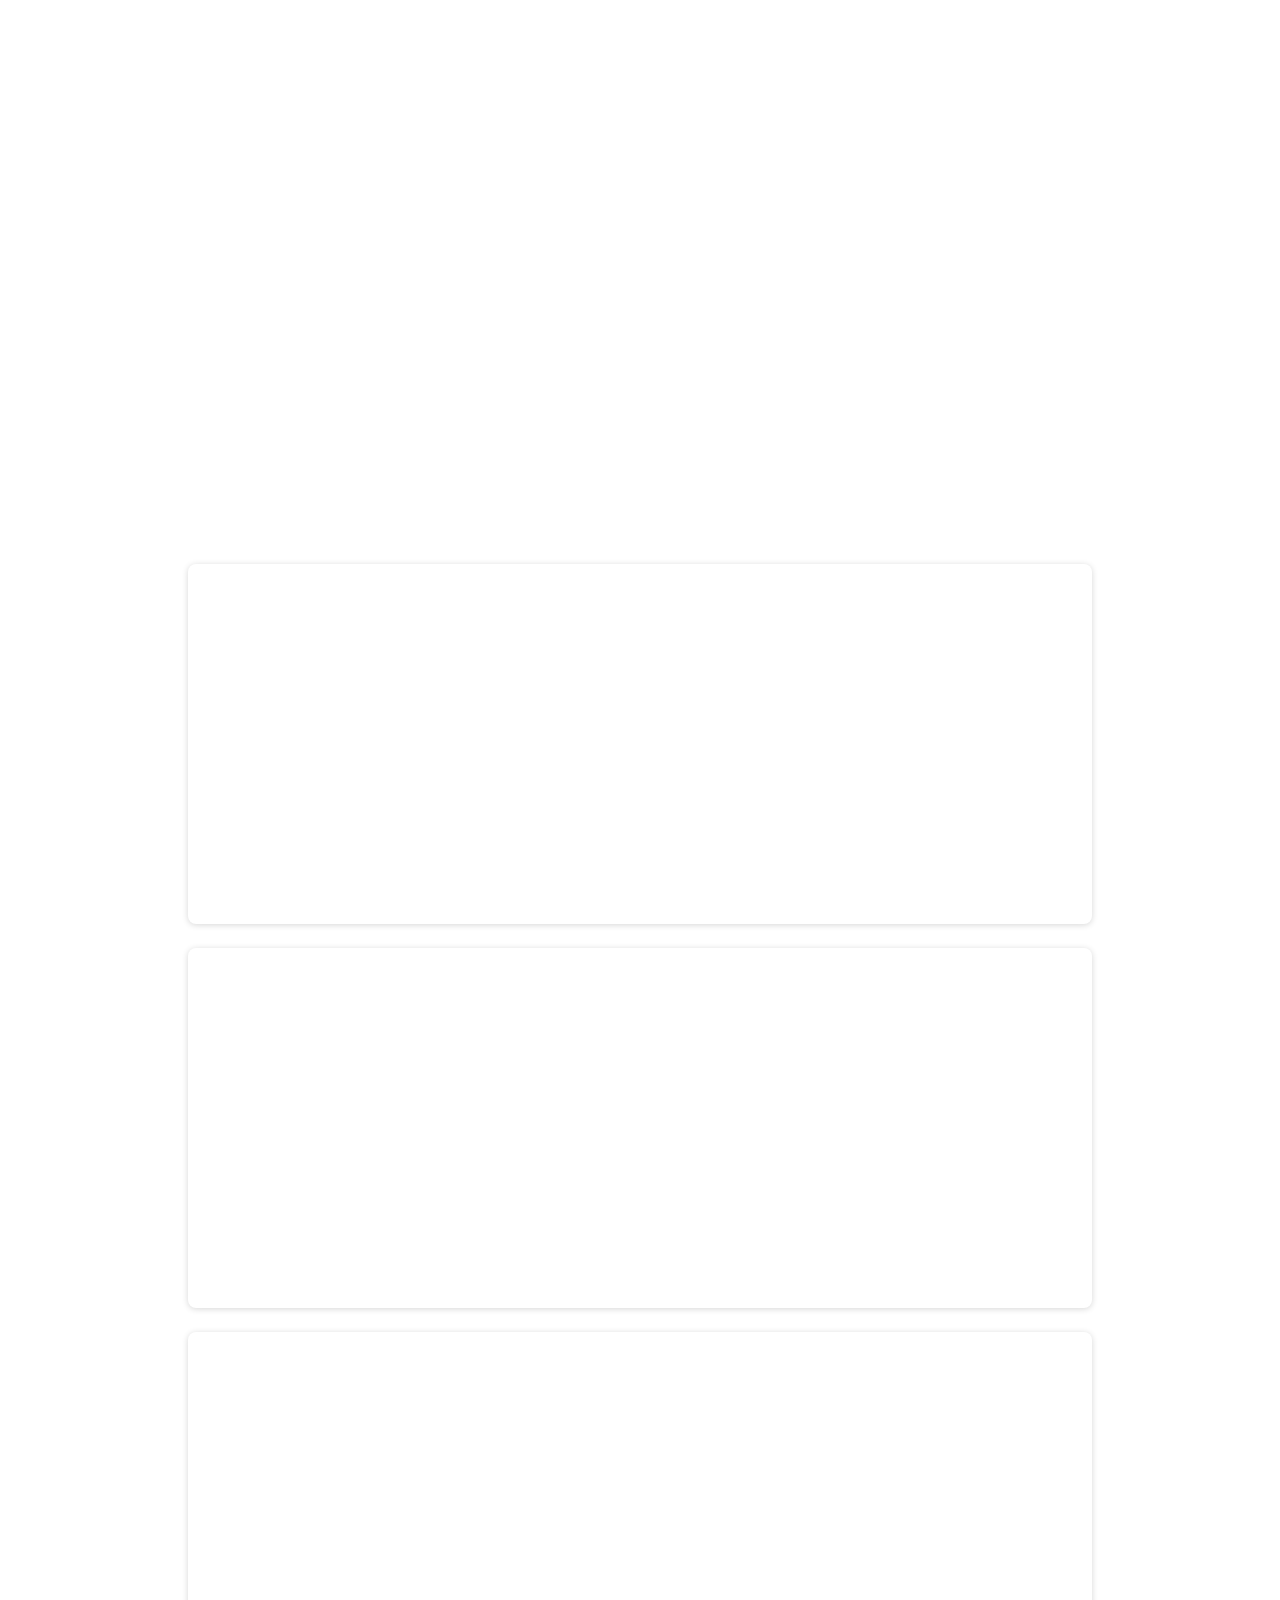
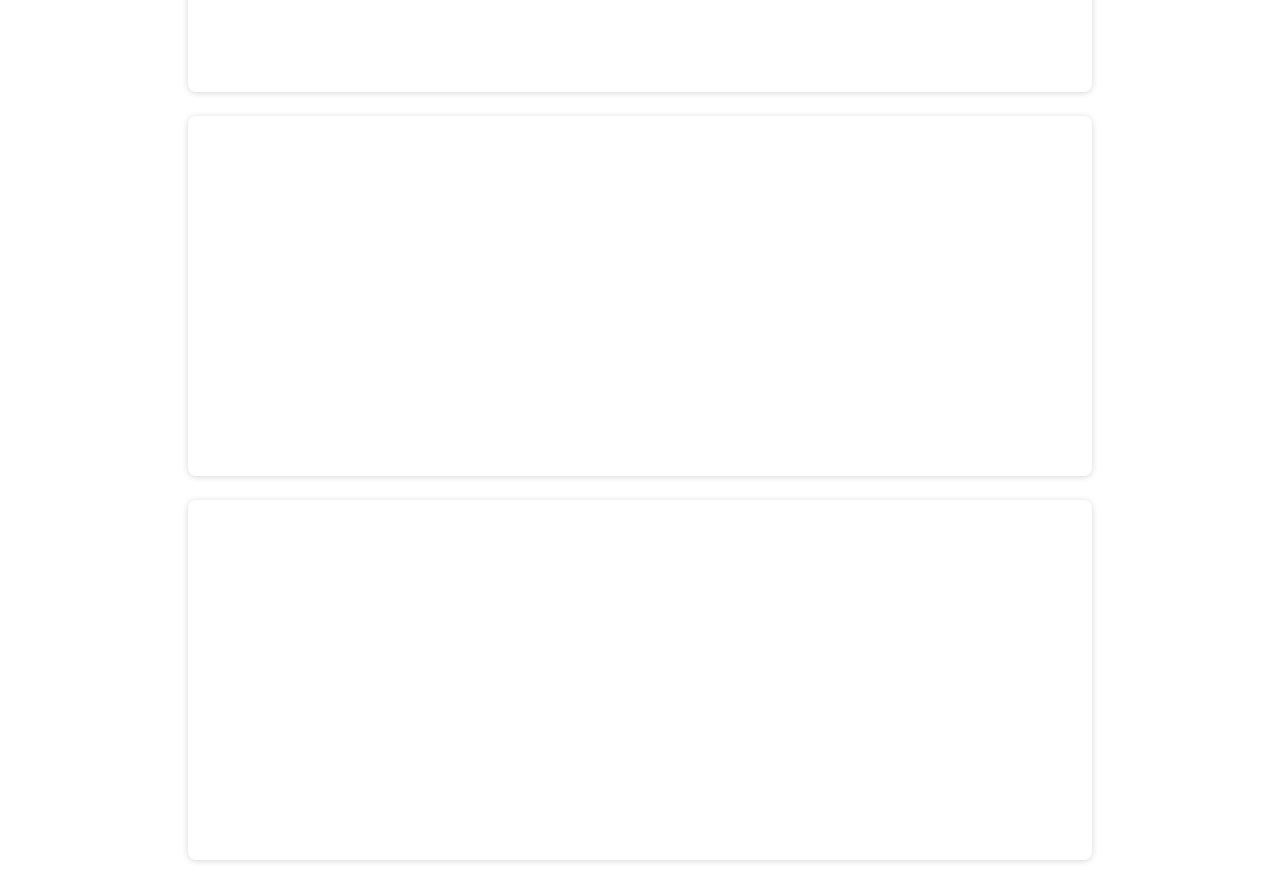
==== index.html @ 0b278a4f "Site updated: 2017-07-15 16:49:24" ====
<!DOCTYPE html>
<html lang="en">
<head>
    <meta charset="UTF-8">
    <meta name="viewport" content="width=device-width, initial-scale=1.0">
    <meta http-equiv="X-UA-Compatible" content="ie=edge">
    <title>Shumrain</title>
    <link rel="stylesheet" href="/css/style.css">
</head>

<body>
    <header>

</header>

    <main>
        
    <article class="post">
        <section>
            <h2 class="post-title">
                <a href=""></a>
            </h2>
            <div class="post-info">
                <span class="post-time"></span>
            </div>
            <div class="post-content">
                
            </div>
        </section>
    </article>

    <article class="post">
        <section>
            <h2 class="post-title">
                <a href=""></a>
            </h2>
            <div class="post-info">
                <span class="post-time"></span>
            </div>
            <div class="post-content">
                
            </div>
        </section>
    </article>

    <article class="post">
        <section>
            <h2 class="post-title">
                <a href=""></a>
            </h2>
            <div class="post-info">
                <span class="post-time"></span>
            </div>
            <div class="post-content">
                
            </div>
        </section>
    </article>

    <article class="post">
        <section>
            <h2 class="post-title">
                <a href=""></a>
            </h2>
            <div class="post-info">
                <span class="post-time"></span>
            </div>
            <div class="post-content">
                
            </div>
        </section>
    </article>

    <article class="post">
        <section>
            <h2 class="post-title">
                <a href=""></a>
            </h2>
            <div class="post-info">
                <span class="post-time"></span>
            </div>
            <div class="post-content">
                
            </div>
        </section>
    </article>


    </main>
</body>
</html>
---- css/style.css ----
header {
  position: relative;
  width: 100%;
  height: 60vh;
  background: url("https://cdn.shumrain.me/img1111235.jpg") no-repeat center/cover;
}
.post {
  width: 100%;
  min-height: 30rem;
  margin-bottom: 2rem;
  background-color: #fff;
  box-shadow: 0 1px 6px rgba(0,0,0,0.16);
  border-radius: 8px;
  border-bottom: 1px hidden #fff;
}
* {
  margin: 0;
  padding: 0;
  box-sizing: border-box;
}
html {
  font-size: 12px;
}
body {
  background: #fff;
}
main {
  max-width: 77rem;
  margin: 2rem auto;
  padding: 0 0.8rem;
}
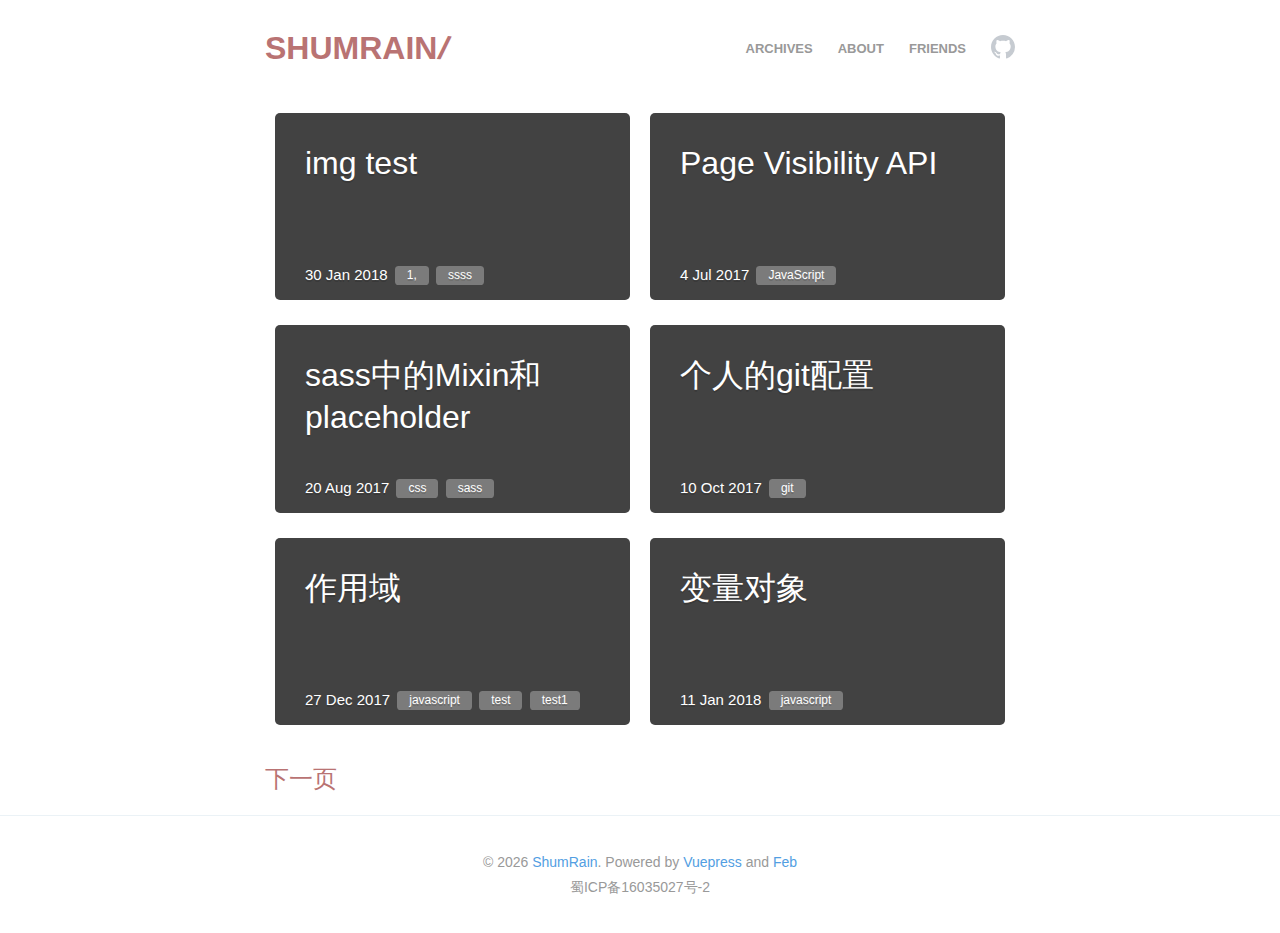
==== commit 3e570059: "deploy" ====
--- a/index.html
+++ b/index.html
@@ -1,91 +1,17 @@
 <!DOCTYPE html>
-<html lang="en">
-<head>
-    <meta charset="UTF-8">
-    <meta name="viewport" content="width=device-width, initial-scale=1.0">
-    <meta http-equiv="X-UA-Compatible" content="ie=edge">
-    <title>Shumrain</title>
-    <link rel="stylesheet" href="/css/style.css">
-</head>
-
-<body>
-    <header>
-
-</header>
-
-    <main>
-        
-    <article class="post">
-        <section>
-            <h2 class="post-title">
-                <a href=""></a>
-            </h2>
-            <div class="post-info">
-                <span class="post-time"></span>
-            </div>
-            <div class="post-content">
-                
-            </div>
-        </section>
-    </article>
-
-    <article class="post">
-        <section>
-            <h2 class="post-title">
-                <a href=""></a>
-            </h2>
-            <div class="post-info">
-                <span class="post-time"></span>
-            </div>
-            <div class="post-content">
-                
-            </div>
-        </section>
-    </article>
-
-    <article class="post">
-        <section>
-            <h2 class="post-title">
-                <a href=""></a>
-            </h2>
-            <div class="post-info">
-                <span class="post-time"></span>
-            </div>
-            <div class="post-content">
-                
-            </div>
-        </section>
-    </article>
-
-    <article class="post">
-        <section>
-            <h2 class="post-title">
-                <a href=""></a>
-            </h2>
-            <div class="post-info">
-                <span class="post-time"></span>
-            </div>
-            <div class="post-content">
-                
-            </div>
-        </section>
-    </article>
-
-    <article class="post">
-        <section>
-            <h2 class="post-title">
-                <a href=""></a>
-            </h2>
-            <div class="post-info">
-                <span class="post-time"></span>
-            </div>
-            <div class="post-content">
-                
-            </div>
-        </section>
-    </article>
-
-
-    </main>
-</body>
+<html lang="en-US">
+  <head>
+    <meta charset="utf-8">
+    <meta name="viewport" content="width=device-width,initial-scale=1">
+    <title>ShumRain 的博客</title>
+    <meta name="description" content="记录想记录的一切">
+    
+    
+    <link rel="preload" href="/assets/css/0.styles.89303249.css" as="style"><link rel="preload" href="/assets/js/app.cbe47b68.js" as="script"><link rel="prefetch" href="/assets/js/7.c39c5524.js"><link rel="prefetch" href="/assets/js/2.8283421a.js"><link rel="prefetch" href="/assets/js/3.032bdd2b.js"><link rel="prefetch" href="/assets/js/4.5833a92b.js"><link rel="prefetch" href="/assets/js/5.773626c7.js"><link rel="prefetch" href="/assets/js/6.69e9734e.js"><link rel="prefetch" href="/assets/js/8.8df0a8d8.js"><link rel="prefetch" href="/assets/js/9.a2aea0b8.js"><link rel="prefetch" href="/assets/js/10.cffd2df3.js"><link rel="prefetch" href="/assets/js/11.ef3cf604.js"><link rel="prefetch" href="/assets/js/12.099d304b.js"><link rel="prefetch" href="/assets/js/13.61c84d14.js"><link rel="prefetch" href="/assets/js/14.ecda0291.js">
+    <link rel="stylesheet" href="/assets/css/0.styles.89303249.css">
+  </head>
+  <body>
+    <div id="app" data-server-rendered="true"><div class="theme-container"><header class="navbar"><div class="wrap"><h1><a href="javascript:;">SHUMRAIN <span>/</span></a></h1> <nav class="nav-links"><div class="nav-item"><a href="/archives" class="nav-link">ARCHIVES</a></div><div class="nav-item"><a href="/about" class="nav-link">ABOUT</a></div><div class="nav-item"><a href="/friends" class="nav-link">FRIENDS</a></div> <div class="nav-links"><a href="https://github.com/ShumRain" target="_blank"><svg aria-hidden="true" height="24" version="1.1" viewBox="0 0 16 16" width="24" class="github"><path fill-rule="evenodd" d="M8 0C3.58 0 0 3.58 0 8c0 3.54 2.29 6.53 5.47 7.59.4.07.55-.17.55-.38 0-.19-.01-.82-.01-1.49-2.01.37-2.53-.49-2.69-.94-.09-.23-.48-.94-.82-1.13-.28-.15-.68-.52-.01-.53.63-.01 1.08.58 1.23.82.72 1.21 1.87.87 2.33.66.07-.52.28-.87.51-1.07-1.78-.2-3.64-.89-3.64-3.95 0-.87.31-1.59.82-2.15-.08-.2-.36-1.02.08-2.12 0 0 .67-.21 2.2.82.64-.18 1.32-.27 2-.27.68 0 1.36.09 2 .27 1.53-1.04 2.2-.82 2.2-.82.44 1.1.16 1.92.08 2.12.51.56.82 1.27.82 2.15 0 3.07-1.87 3.75-3.65 3.95.29.25.54.73.54 1.48 0 1.07-.01 1.93-.01 2.2 0 .21.15.46.55.38A8.013 8.013 0 0 0 16 8c0-4.42-3.58-8-8-8z"></path></svg></a></div></nav> <div class="dropdown"><a href="javascript:;" class="dropdown-toggle"><span class="icon"></span></a> <!----></div></div></header> <main data-v-65118674><section class="article-list wrap" data-v-65118674><article class="article-item" data-v-51eca5dd data-v-65118674><div class="article-inner" data-v-51eca5dd><div data-lazy="https://cdn.shumrain.me/image/blog/Blue_Pisa.png?imageView2/0/format/jpg/q/100" class="article-cover lazy-bg" data-v-51eca5dd></div> <a href="/blog/img-test.html" data-v-51eca5dd><h3 class="article-title" data-v-51eca5dd>img test</h3> <div class="article-info" data-v-51eca5dd><p class="article-time" data-v-51eca5dd>31 Jan 2018</p> <ul class="tag" data-v-51eca5dd><li data-v-51eca5dd> 1,</li><li data-v-51eca5dd> ssss</li></ul></div></a></div></article><article class="article-item" data-v-51eca5dd data-v-65118674><div class="article-inner" data-v-51eca5dd><div data-lazy="https://cdn.shumrain.me/image/blog/b3d9be-background.png?imageView2/0/format/jpg/q/100" class="article-cover lazy-bg" data-v-51eca5dd></div> <a href="/blog/page-Visibility.html" data-v-51eca5dd><h3 class="article-title" data-v-51eca5dd>Page Visibility API</h3> <div class="article-info" data-v-51eca5dd><p class="article-time" data-v-51eca5dd>5 Jul 2017</p> <ul class="tag" data-v-51eca5dd><li data-v-51eca5dd> JavaScript</li></ul></div></a></div></article><article class="article-item" data-v-51eca5dd data-v-65118674><div class="article-inner" data-v-51eca5dd><div data-lazy="https://cdn.shumrain.me/image/blog/Sunset.png?imageView2/0/format/jpg/q/100" class="article-cover lazy-bg" data-v-51eca5dd></div> <a href="/blog/sass%E4%B8%AD%E7%9A%84Mixin%E5%92%8Cplaceholder.html" data-v-51eca5dd><h3 class="article-title" data-v-51eca5dd>sass中的Mixin和placeholder</h3> <div class="article-info" data-v-51eca5dd><p class="article-time" data-v-51eca5dd>21 Aug 2017</p> <ul class="tag" data-v-51eca5dd><li data-v-51eca5dd> css</li><li data-v-51eca5dd> sass</li></ul></div></a></div></article><article class="article-item" data-v-51eca5dd data-v-65118674><div class="article-inner" data-v-51eca5dd><div data-lazy="https://cdn.shumrain.me/image/blog/Hydrogen_Remixed.png?imageView2/0/format/jpg/q/100" class="article-cover lazy-bg" data-v-51eca5dd></div> <a href="/blog/%E4%B8%AA%E4%BA%BA%E7%9A%84git%E9%85%8D%E7%BD%AE.html" data-v-51eca5dd><h3 class="article-title" data-v-51eca5dd>个人的git配置</h3> <div class="article-info" data-v-51eca5dd><p class="article-time" data-v-51eca5dd>11 Oct 2017</p> <ul class="tag" data-v-51eca5dd><li data-v-51eca5dd> git</li></ul></div></a></div></article><article class="article-item" data-v-51eca5dd data-v-65118674><div class="article-inner" data-v-51eca5dd><div data-lazy="https://cdn.shumrain.me/image/blog/showgaze_pb_02.png?imageView2/0/format/jpg/q/100" class="article-cover lazy-bg" data-v-51eca5dd></div> <a href="/blog/%E4%BD%9C%E7%94%A8%E5%9F%9F.html" data-v-51eca5dd><h3 class="article-title" data-v-51eca5dd>作用域</h3> <div class="article-info" data-v-51eca5dd><p class="article-time" data-v-51eca5dd>27 Dec 2017</p> <ul class="tag" data-v-51eca5dd><li data-v-51eca5dd> javascript</li><li data-v-51eca5dd> test</li><li data-v-51eca5dd> test1</li></ul></div></a></div></article><article class="article-item" data-v-51eca5dd data-v-65118674><div class="article-inner" data-v-51eca5dd><div data-lazy="https://cdn.shumrain.me/image/blog/Overlap.png?imageView2/0/format/jpg/q/100" class="article-cover lazy-bg" data-v-51eca5dd></div> <a href="/blog/%E5%8F%98%E9%87%8F%E5%AF%B9%E8%B1%A1.html" data-v-51eca5dd><h3 class="article-title" data-v-51eca5dd>变量对象</h3> <div class="article-info" data-v-51eca5dd><p class="article-time" data-v-51eca5dd>11 Jan 2018</p> <ul class="tag" data-v-51eca5dd><li data-v-51eca5dd> javascript</li></ul></div></a></div></article></section></main> <div class="pagination wrap"><!----> <a to="javascript:;">下一页</a></div> <footer><div class="wrap"><p>© 2018  <a href="/">ShumRain</a>. Powered by <a href="https://vuepress.vuejs.org/" target="_blank">Vuepress</a> and <a href="https://github.com/ShumRain/vuepress-theme-Feb" class="underline-a">Feb</a></p> <p>蜀ICP备16035027号-2</p></div></footer></div></div>
+    <script src="/assets/js/app.cbe47b68.js" defer></script>
+  </body>
 </html>
--- a/assets/css/0.styles.89303249.css
+++ b/assets/css/0.styles.89303249.css
@@ -0,0 +1 @@
+header{padding:2.9rem 0 1.67rem}header .wrap{display:flex;justify-content:space-between;align-items:center}header h1 a{display:flex;color:#b97373}header h1 a span{display:block;-webkit-transform:rotate(5deg);transform:rotate(5deg);font-style:italic;margin-left:2px}header h1 a:focus,header h1 a:hover{text-decoration:none}header .nav-links{display:flex;align-items:center}header .nav-item{margin-right:2.5rem;font-size:1.3rem;font-weight:700}header a{color:#999}header .github{transition:all .3s ease-out;fill:#c6cbd1}header .github:hover{fill:#959da5}header .dropdown{display:none;position:relative;padding-right:1.5rem}header .dropdown-toggle{display:block;width:26px;height:26px;cursor:pointer;position:relative}header .dropdown-toggle .icon{display:block;height:2px;left:50%;margin-left:-13px;margin-top:-1px;position:absolute;top:50%;width:26px;background-color:#5e5e5e;transition:all .2s ease-out}header .dropdown-toggle .icon:before{-webkit-transform:translateY(-10px);transform:translateY(-10px)}header .dropdown-toggle .icon:after,header .dropdown-toggle .icon:before{background-color:#5e5e5e;content:"";height:100%;left:0;position:absolute;transition:all .2s ease-out;width:100%}header .dropdown-toggle .icon:after{-webkit-transform:translateY(10px);transform:translateY(10px)}header .dropdown-toggle.open .icon{background-color:transparent}header .dropdown-toggle.open .icon:before{-webkit-transform:rotate(45deg);transform:rotate(45deg)}header .dropdown-toggle.open .icon:after{-webkit-transform:rotate(-45deg);transform:rotate(-45deg)}header .dropdown-body{position:absolute;top:calc(100% + 10px);right:-1.2rem;width:10rem;padding-top:5px;padding-bottom:5px;margin-top:2px;background-color:#fff;background-clip:padding-box;border-radius:4px;-webkit-filter:drop-shadow(5px 5px 12px rgba(0,0,0,.35));filter:drop-shadow(5px 5px 12px rgba(0,0,0,.35));z-index:999;transition:all .3s ease-out}header .dropdown-body:before{top:-16px;right:3.1rem;border:8px solid transparent;border-bottom-color:#fff;position:absolute;display:inline-block;content:""}header .dropdown-body li a{display:block;padding:10px;overflow:hidden;text-overflow:ellipsis;white-space:nowrap;color:#333;font-size:1.4rem}header .dropdown-body li a:hover{text-decoration:underline}header .drop{-webkit-transform:translateY(0);transform:translateY(0);opacity:1}header .droping{display:block}.dropdown-enter{-webkit-transform:translateY(-1.67rem);transform:translateY(-1.67rem);opacity:0}.dropwodn-enter-active{-webkit-transform:translateY(0);transform:translateY(0);opacity:1}.dropdown-leave-to{-webkit-transform:translateY(-1.67rem);transform:translateY(-1.67rem);opacity:0}@media only screen and (max-width:481px){header h1{font-size:3rem}header .nav-links{display:none}header .dropdown{display:block}}@media only screen and (max-width:540px){header .nav-item{margin-left:1rem}}footer{font-size:1.4rem;line-height:1.3;color:#999;text-align:center;margin-top:20px;border-top:1px solid #ebf2f6}footer .wrap{padding-top:30px;padding-bottom:30px}footer p{margin:.5em 0}.article-item[data-v-51eca5dd]{width:50%;margin-bottom:2.5rem;padding:0 1rem;position:relative;display:flex}.article-inner[data-v-51eca5dd]{position:relative;width:100%;height:18.75rem;overflow:hidden;border-radius:5px}.article-inner a[data-v-51eca5dd]{position:absolute;top:0;left:0;width:100%;height:100%;display:flex;flex-direction:column;justify-content:space-between;height:18.75rem;padding:30px 30px 15px 30px;background-color:rgba(0,0,0,.1);text-shadow:0 2px 0 rgba(0,0,0,.15);color:#fff;transition:all .3s ease-out}.article-inner a[data-v-51eca5dd]:hover{background-color:transparent;text-decoration:none}.article-inner a[data-v-51eca5dd]:focus{text-decoration:none}.article-cover[data-v-51eca5dd]{position:relative;left:-1px;top:-1px;width:101%;height:101%;background-position:50%;background-size:cover;background-color:rgba(29,29,29,.8);transition:-webkit-filter .3s ease-out;transition:filter .3s ease-out;transition:filter .3s ease-out,-webkit-filter .3s ease-out}.article-title[data-v-51eca5dd]{font-size:32px;font-weight:400;line-height:1.3;text-align:left}.article-info[data-v-51eca5dd]{display:flex;font-size:15px}.tag[data-v-51eca5dd]{font-size:12px;display:flex;align-items:center}.tag li[data-v-51eca5dd]{position:relative;line-height:1.6em;margin-left:.6em;padding:0 1em;border-radius:.3em;background:hsla(0,0%,100%,.3)}@media only screen and (max-width:750px){.article-item[data-v-51eca5dd]{width:80%}}@media only screen and (max-width:650px){.article-item[data-v-51eca5dd]{width:95%}}@media only screen and (max-width:481px){.article-item[data-v-51eca5dd]{width:100%;padding:0}.article-inner[data-v-51eca5dd]{border-radius:0}}.article-list[data-v-65118674]{display:flex;flex-direction:row;flex-wrap:wrap;align-items:center;margin-top:1.67rem;position:relative}@media only screen and (max-width:750px){.article-list[data-v-65118674]{flex-direction:column}}@media only screen and (max-width:481px){.article-list[data-v-65118674]{padding:0}}.page-nav[data-v-570a0ba2]{width:60rem;display:flex;flex-wrap:wrap;margin:auto;padding-bottom:.5rem}.page-nav-item[data-v-570a0ba2]{width:50%;height:18.75rem;text-align:center;position:relative;overflow:hidden;flex-grow:1}.page-nav-item .cover[data-v-570a0ba2]{width:100%;height:100%;background-position:50%;background-size:cover}.page-nav-item a[data-v-570a0ba2]{display:flex;flex-direction:column;justify-content:center;width:100%;height:100%;position:absolute;color:#fff;left:0;top:0;padding:2rem 1rem;background:rgba(0,0,0,.2);transition:all .2s ease-out}.page-nav-item a[data-v-570a0ba2]:hover{background:rgba(0,0,0,.5);text-decoration:none}.page-nav-item a[data-v-570a0ba2]:focus{text-decoration:none}.page-nav-item h2[data-v-570a0ba2]{line-height:1.1;margin-bottom:.5rem}.page-nav-item p[data-v-570a0ba2]{padding:0 10rem;color:hsla(0,0%,100%,.8);font-size:1.4rem}@media only screen and (max-width:730px){.page-nav[data-v-570a0ba2]{width:100%}}@media only screen and (max-width:635px){.page-nav-item[data-v-570a0ba2]{width:100%}}.article-content .wrap{width:60rem;position:relative;z-index:2;padding:4rem 0;text-shadow:0 2px 0 rgba(0,0,0,.15)}.article-content .banner-inner-box{position:relative;width:100%;height:18.75rem;overflow:hidden}.article-content .article-banner{position:absolute;top:-1px;left:-1px;width:101%;height:101%;background-color:rgba(29,29,29,.8);background-position:50%;background-size:cover;transition:-webkit-filter .3s ease-out;transition:filter .3s ease-out;transition:filter .3s ease-out,-webkit-filter .3s ease-out}.article-content .article-banner .cover{width:100%;height:100%;background-color:rgba(0,0,0,.1)}.article-content .article-title{margin-bottom:.8rem;font-size:4rem;font-weight:400;line-height:1;letter-spacing:-1px;color:#fff}.article-content .article-info{display:flex;color:#fff;font-size:1.6rem;align-items:center;padding-top:1rem}.article-content .article-info ul{display:flex}.article-content .article-info li{margin-left:.5rem}.article-content .article-info a{font-size:1.4rem;line-height:1.6rem;display:inline-block;padding:0 1rem;color:#fff;border-radius:.3rem;background:hsla(0,0%,100%,.3);transition:all .15s ease-out}.article-content .article-info a:hover{background:hsla(0,0%,100%,.2);text-decoration:none}.article-content .article-wrap{width:60rem;position:relative;z-index:2;padding:4rem 0;margin:0 auto}.article-content .last-updated{font-size:1.4rem;color:#999;padding:2.5rem 0;border-bottom:1px dashed #e5e5e5}@media only screen and (max-width:930px){.article-content{padding:0}.article-content .wrap{width:100%;padding:4rem 1.67rem}.article-content .article-wrap{width:100%}.article-content .markdown-body{padding:0 3.7%}.article-content .markdown-body img{max-width:none;width:108%;margin:0 -4%}.article-content .last-updated{margin:0 1.67rem}}.content code{color:#476582;padding:.25rem .5rem;margin:0;font-size:.85em;background-color:rgba(27,31,35,.05);border-radius:3px}.content pre,.content pre[class*=language-]{line-height:1.4;padding:1.25rem 1.5rem;margin:.85rem 0;background-color:#282c34;border-radius:6px;overflow:auto}.content pre[class*=language-] code,.content pre code{color:#fff;padding:0;background-color:transparent;border-radius:0}div[class*=language-]{position:relative;background-color:#282c34;border-radius:6px}div[class*=language-] .highlight-lines{-webkit-user-select:none;-moz-user-select:none;-ms-user-select:none;user-select:none;padding-top:1.3rem;position:absolute;top:0;left:0;width:100%;line-height:1.4}div[class*=language-] .highlight-lines .highlighted{background-color:rgba(0,0,0,.66)}div[class*=language-] pre,div[class*=language-] pre[class*=language-]{background:transparent;position:relative;z-index:1}div[class*=language-]:before{position:absolute;z-index:3;top:.8em;right:1em;font-size:.75rem;color:hsla(0,0%,100%,.4)}div[class*=language-]:not(.line-numbers-mode) .line-numbers-wrapper{display:none}div[class*=language-].line-numbers-mode .highlight-lines .highlighted{position:relative}div[class*=language-].line-numbers-mode .highlight-lines .highlighted:before{content:" ";position:absolute;z-index:3;left:0;top:0;display:block;width:3.5rem;height:100%;background-color:rgba(0,0,0,.66)}div[class*=language-].line-numbers-mode pre{padding-left:4.5rem;vertical-align:middle}div[class*=language-].line-numbers-mode .line-numbers-wrapper{position:absolute;top:0;width:3.5rem;text-align:center;color:hsla(0,0%,100%,.3);padding:1.25rem 0;line-height:1.4}div[class*=language-].line-numbers-mode .line-numbers-wrapper .line-number,div[class*=language-].line-numbers-mode .line-numbers-wrapper br{-webkit-user-select:none;-moz-user-select:none;-ms-user-select:none;user-select:none}div[class*=language-].line-numbers-mode .line-numbers-wrapper .line-number{position:relative;z-index:4;font-size:.85em}div[class*=language-].line-numbers-mode:after{content:"";position:absolute;z-index:2;top:0;left:0;width:3.5rem;height:100%;border-radius:6px 0 0 6px;border-right:1px solid rgba(0,0,0,.66);background-color:#282c34}div[class~=language-js]:before{content:"js"}div[class~=language-ts]:before{content:"ts"}div[class~=language-html]:before{content:"html"}div[class~=language-md]:before{content:"md"}div[class~=language-vue]:before{content:"vue"}div[class~=language-css]:before{content:"css"}div[class~=language-sass]:before{content:"sass"}div[class~=language-scss]:before{content:"scss"}div[class~=language-less]:before{content:"less"}div[class~=language-stylus]:before{content:"stylus"}div[class~=language-go]:before{content:"go"}div[class~=language-java]:before{content:"java"}div[class~=language-c]:before{content:"c"}div[class~=language-sh]:before{content:"sh"}div[class~=language-yaml]:before{content:"yaml"}div[class~=language-javascript]:before{content:"js"}div[class~=language-typescript]:before{content:"ts"}div[class~=language-markup]:before{content:"html"}div[class~=language-markdown]:before{content:"md"}div[class~=language-json]:before{content:"json"}div[class~=language-ruby]:before{content:"rb"}div[class~=language-python]:before{content:"py"}div[class~=language-bash]:before{content:"sh"}code[class*=language-],pre[class*=language-]{color:#ccc;background:none;font-family:Consolas,Monaco,Andale Mono,Ubuntu Mono,monospace;text-align:left;white-space:pre;word-spacing:normal;word-break:normal;word-wrap:normal;line-height:1.5;-moz-tab-size:4;-o-tab-size:4;tab-size:4;-webkit-hyphens:none;-ms-hyphens:none;hyphens:none}pre[class*=language-]{padding:1em;margin:.5em 0;overflow:auto}:not(pre)>code[class*=language-],pre[class*=language-]{background:#2d2d2d}:not(pre)>code[class*=language-]{padding:.1em;border-radius:.3em;white-space:normal}.token.block-comment,.token.cdata,.token.comment,.token.doctype,.token.prolog{color:#999}.token.punctuation{color:#ccc}.token.attr-name,.token.deleted,.token.namespace,.token.tag{color:#e2777a}.token.function-name{color:#6196cc}.token.boolean,.token.function,.token.number{color:#f08d49}.token.class-name,.token.constant,.token.property,.token.symbol{color:#f8c555}.token.atrule,.token.builtin,.token.important,.token.keyword,.token.selector{color:#cc99cd}.token.attr-value,.token.char,.token.regex,.token.string,.token.variable{color:#7ec699}.token.entity,.token.operator,.token.url{color:#67cdcc}.token.bold,.token.important{font-weight:700}.token.italic{font-style:italic}.token.entity{cursor:help}.token.inserted{color:green}.markdown-body{font-size:15px;line-height:1.7;overflow:hidden}.markdown-body>:first-child{margin-top:0!important}.markdown-body>:last-child{margin-bottom:0!important}.markdown-body a.absent{color:#c00}.markdown-body a.anchor{display:block;padding-left:30px;margin-left:-30px;cursor:pointer;position:absolute;top:0;left:0;bottom:0}.markdown-body h1,.markdown-body h2,.markdown-body h3,.markdown-body h4,.markdown-body h5,.markdown-body h6{margin:1em 0 15px;padding:0;font-weight:700;line-height:1.7;cursor:text;position:relative}.markdown-body h1 .octicon-link,.markdown-body h2 .octicon-link,.markdown-body h3 .octicon-link,.markdown-body h4 .octicon-link,.markdown-body h5 .octicon-link,.markdown-body h6 .octicon-link{display:none;color:#000}.markdown-body h1:hover a.anchor,.markdown-body h2:hover a.anchor,.markdown-body h3:hover a.anchor,.markdown-body h4:hover a.anchor,.markdown-body h5:hover a.anchor,.markdown-body h6:hover a.anchor{text-decoration:none;line-height:1;padding-left:0;margin-left:-22px;top:15%}.markdown-body h1:hover a.anchor .octicon-link,.markdown-body h2:hover a.anchor .octicon-link,.markdown-body h3:hover a.anchor .octicon-link,.markdown-body h4:hover a.anchor .octicon-link,.markdown-body h5:hover a.anchor .octicon-link,.markdown-body h6:hover a.anchor .octicon-link{display:inline-block}.markdown-body h1 code,.markdown-body h1 tt,.markdown-body h2 code,.markdown-body h2 tt,.markdown-body h3 code,.markdown-body h3 tt,.markdown-body h4 code,.markdown-body h4 tt,.markdown-body h5 code,.markdown-body h5 tt,.markdown-body h6 code,.markdown-body h6 tt{font-size:inherit}.markdown-body h1{font-size:2.5em;border-bottom:1px solid #ddd}.markdown-body h2{font-size:2em;border-bottom:1px solid #eee}.markdown-body h3{font-size:1.5em}.markdown-body h4{font-size:1.2em}.markdown-body h5{font-size:1em}.markdown-body h6{color:#777;font-size:1em}.markdown-body p{text-align:justify}.markdown-body blockquote,.markdown-body dl,.markdown-body ol,.markdown-body p,.markdown-body pre,.markdown-body table,.markdown-body ul{margin:15px 0}.markdown-body hr{background:transparent;border:0 none;color:#ccc;height:4px;padding:0;margin:15px 0}.markdown-body li p.first{display:inline-block}.markdown-body ol,.markdown-body ul{padding-left:30px}.markdown-body ol.no-list,.markdown-body ul.no-list{list-style-type:none;padding:0}.markdown-body ol ol,.markdown-body ol ul,.markdown-body ul ol,.markdown-body ul ul{margin-top:0;margin-bottom:0}.markdown-body ul li{list-style-type:disc}.markdown-body ol li{list-style-type:decimal}.markdown-body dl{padding:0}.markdown-body dl dt{font-size:14px;font-weight:700;font-style:italic;padding:0;margin-top:15px}.markdown-body dl dd{margin-bottom:15px;padding:0 15px}.markdown-body blockquote{border-left:4px solid #ddd;padding:0 15px;color:#777}.markdown-body blockquote>:first-child{margin-top:0}.markdown-body blockquote>:last-child{margin-bottom:0}.markdown-body table{width:100%;overflow:auto;display:block;border-spacing:0;border-collapse:collapse}.markdown-body table th{font-weight:700}.markdown-body table td,.markdown-body table th{border:1px solid #ddd;padding:6px 13px}.markdown-body table tr{border-top:1px solid #ccc;background-color:#fff}.markdown-body table tr:nth-child(2n){background-color:#f8f8f8}.markdown-body img{max-width:100%;box-sizing:border-box}.markdown-body span.frame{display:block;overflow:hidden}.markdown-body span.frame>span{border:1px solid #ddd;display:block;float:left;overflow:hidden;margin:13px 0 0;padding:7px;width:auto}.markdown-body span.frame span img{display:block;float:left}.markdown-body span.frame span span{clear:both;color:#333;display:block;padding:5px 0 0}.markdown-body span.align-center{display:block;overflow:hidden;clear:both}.markdown-body span.align-center>span{display:block;overflow:hidden;margin:13px auto 0;text-align:center}.markdown-body span.align-center span img{margin:0 auto;text-align:center}.markdown-body span.align-right{display:block;overflow:hidden;clear:both}.markdown-body span.align-right>span{display:block;overflow:hidden;margin:13px 0 0;text-align:right}.markdown-body span.align-right span img{margin:0;text-align:right}.markdown-body span.float-left{display:block;margin-right:13px;overflow:hidden;float:left}.markdown-body span.float-left span{margin:13px 0 0}.markdown-body span.float-right{display:block;margin-left:13px;overflow:hidden;float:right}.markdown-body span.float-right>span{display:block;overflow:hidden;margin:13px auto 0;text-align:right}.gitment-container{font-family:sans-serif;font-size:14px;line-height:1.5;color:#333;word-wrap:break-word}.gitment-container *{box-sizing:border-box}.gitment-container :disabled{cursor:not-allowed}.gitment-container a,.gitment-container a:visited{cursor:pointer;text-decoration:none}.gitment-container a:hover{text-decoration:underline}.gitment-container .gitment-hidden{display:none}.gitment-container .gitment-spinner-icon{fill:#333;-webkit-animation:gitment-spin 1s steps(12) infinite;animation:gitment-spin 1s steps(12) infinite}@-webkit-keyframes gitment-spin{to{-webkit-transform:rotate(1turn);transform:rotate(1turn)}}@keyframes gitment-spin{to{-webkit-transform:rotate(1turn);transform:rotate(1turn)}}.gitment-header-container,.gitment-root-container{margin:19px 0}.gitment-comment-like-btn,.gitment-header-like-btn{cursor:pointer}.gitment-comment-like-btn{float:right}.gitment-comment-like-btn.liked{color:#f44336}.gitment-header-like-btn svg{vertical-align:middle;height:30px}.gitment-comment-like-btn svg{vertical-align:middle;height:20px}.gitment-comment-like-btn.liked svg,.gitment-header-like-btn.liked svg{fill:#f44336}a.gitment-header-issue-link,a.gitment-header-issue-link:visited{float:right;line-height:30px;color:#666}a.gitment-header-issue-link:hover{color:#666}.gitment-comments-empty,.gitment-comments-error,.gitment-comments-loading{text-align:center;margin:50px 0}.gitment-comments-list{list-style:none;padding-left:0;margin:0 0 38px}.gitment-comment,.gitment-editor-container{position:relative;min-height:60px;padding-left:60px;margin:19px 0}.gitment-comment-avatar,.gitment-editor-avatar{float:left;margin-left:-60px}.gitment-comment-avatar,.gitment-comment-avatar-img,.gitment-editor-avatar-img,.gitment-editor-avatar svg{width:44px;height:44px;border-radius:3px}.gitment-editor-avatar .gitment-github-icon{fill:#fff;background-color:#333}.gitment-comment-main,.gitment-editor-main{position:relative;border:1px solid #cfd8dc;border-radius:0}.gitment-comment-main:after,.gitment-comment-main:before,.gitment-editor-main:after,.gitment-editor-main:before{position:absolute;top:11px;left:-16px;display:block;width:0;height:0;pointer-events:none;content:"";border-color:transparent;border-style:solid solid outset}.gitment-comment-main:before,.gitment-editor-main:before{border-width:8px;border-right-color:#cfd8dc}.gitment-comment-main:after,.gitment-editor-main:after{margin-top:1px;margin-left:2px;border-width:7px;border-right-color:#fff}.gitment-comment-header{margin:12px 15px;color:#666;background-color:#fff;border-radius:3px}.gitment-editor-header{padding:0;margin:0;border-bottom:1px solid #cfd8dc}a.gitment-comment-name,a.gitment-comment-name:visited{font-weight:600;color:#666}.gitment-editor-tabs{margin-bottom:-1px;margin-left:-1px}.gitment-editor-tab{display:inline-block;padding:11px 12px;font-size:14px;line-height:20px;color:#666;text-decoration:none;background-color:transparent;border-width:0 1px;border-style:solid;border-color:transparent;border-radius:0;white-space:nowrap;cursor:pointer;-webkit-user-select:none;-moz-user-select:none;-ms-user-select:none;user-select:none;outline:none}.gitment-editor-tab.gitment-selected{color:#333;background-color:#fff;border-color:#cfd8dc}.gitment-editor-login{float:right;margin-top:-30px;margin-right:15px}a.gitment-editor-login-link,a.gitment-editor-login-link:visited,a.gitment-footer-project-link,a.gitment-footer-project-link:visited{color:#2196f3}a.gitment-editor-logout-link,a.gitment-editor-logout-link:visited{color:#666}a.gitment-editor-logout-link:hover{color:#2196f3;text-decoration:none}.gitment-comment-body{position:relative;margin:12px 15px;overflow:hidden;border-radius:3px}.gitment-comment-body-folded{cursor:pointer}.gitment-comment-body-folded:before{content:"";top:0;bottom:50px;background:linear-gradient(180deg,hsla(0,0%,100%,0),hsla(0,0%,100%,.9))}.gitment-comment-body-folded:after,.gitment-comment-body-folded:before{display:block!important;position:absolute;width:100%;left:0;pointer-events:none}.gitment-comment-body-folded:after{content:"Click to Expand"!important;text-align:center;color:#666;height:50px;line-height:50px;bottom:0;background:hsla(0,0%,100%,.9)}.gitment-editor-body{margin:0}.gitment-comment-body>:first-child,.gitment-editor-preview>:first-child{margin-top:0!important}.gitment-comment-body>:last-child,.gitment-editor-preview>:last-child{margin-bottom:0!important}.gitment-editor-body textarea{display:block;width:100%;min-height:150px;max-height:500px;padding:16px;resize:vertical;max-width:100%;margin:0;font-size:14px;line-height:1.6;background-color:#fff;color:#333;vertical-align:middle;border:none;border-radius:0;outline:none;box-shadow:none;overflow:visible}.gitment-editor-body textarea:focus{background-color:#fff}.gitment-editor-preview{min-height:150px;padding:16px;background-color:transparent;width:100%;font-size:14px;line-height:1.5;word-wrap:break-word}.gitment-editor-footer{padding:0;margin-top:10px}.gitment-editor-footer:after{display:table;clear:both;content:""}a.gitment-editor-footer-tip{display:inline-block;padding-top:10px;font-size:12px;color:#666}a.gitment-editor-footer-tip:hover{color:#2196f3;text-decoration:none}.gitment-comments-pagination{list-style:none;text-align:right;border-radius:0;margin:-19px 0 19px 0}.gitment-comments-page-item{display:inline-block;cursor:pointer;border:1px solid #cfd8dc;margin-left:-1px;padding:.25rem .5rem}.gitment-comments-page-item.gitment-selected,.gitment-comments-page-item:hover{background-color:#f5f5f5}.gitment-comments-init-btn,.gitment-editor-submit{color:#fff;background-color:#00bcd4;position:relative;display:inline-block;padding:7px 13px;font-size:14px;font-weight:600;line-height:20px;white-space:nowrap;vertical-align:middle;cursor:pointer;-webkit-user-select:none;-moz-user-select:none;-ms-user-select:none;user-select:none;background-size:110% 110%;border:none;-webkit-appearance:none;-moz-appearance:none;appearance:none}.gitment-comments-init-btn:hover,.gitment-editor-submit:hover{background-color:#00acc1}.gitment-comments-init-btn:disabled,.gitment-editor-submit:disabled{color:hsla(0,0%,100%,.75);background-color:#4dd0e1;box-shadow:none}.gitment-editor-submit{float:right}.gitment-footer-container{margin-top:30px;margin-bottom:20px;text-align:right;font-size:12px}.gitment-markdown{-ms-text-size-adjust:100%;-webkit-text-size-adjust:100%;color:#333;font-family:-apple-system,BlinkMacSystemFont,Segoe UI,Helvetica,Arial,sans-serif;font-size:16px;line-height:1.5;word-wrap:break-word}.gitment-markdown .pl-c{color:#969896}.gitment-markdown .pl-c1,.gitment-markdown .pl-s .pl-v{color:#0086b3}.gitment-markdown .pl-e,.gitment-markdown .pl-en{color:#795da3}.gitment-markdown .pl-s .pl-s1,.gitment-markdown .pl-smi{color:#333}.gitment-markdown .pl-ent{color:#63a35c}.gitment-markdown .pl-k{color:#a71d5d}.gitment-markdown .pl-pds,.gitment-markdown .pl-s,.gitment-markdown .pl-s .pl-pse .pl-s1,.gitment-markdown .pl-sr,.gitment-markdown .pl-sr .pl-cce,.gitment-markdown .pl-sr .pl-sra,.gitment-markdown .pl-sr .pl-sre{color:#183691}.gitment-markdown .pl-smw,.gitment-markdown .pl-v{color:#ed6a43}.gitment-markdown .pl-bu{color:#b52a1d}.gitment-markdown .pl-c2,.gitment-markdown .pl-ii{color:#f8f8f8;background-color:#b52a1d}.gitment-markdown .pl-c2:before{content:"^M"}.gitment-markdown .pl-sr .pl-cce{font-weight:700;color:#63a35c}.gitment-markdown .pl-ml{color:#693a17}.gitment-markdown .pl-mh,.gitment-markdown .pl-mh .pl-en,.gitment-markdown .pl-ms{font-weight:700;color:#1d3e81}.gitment-markdown .pl-mq{color:teal}.gitment-markdown .pl-mi{font-style:italic;color:#333}.gitment-markdown .pl-mb{font-weight:700;color:#333}.gitment-markdown .pl-md{color:#bd2c00;background-color:#ffecec}.gitment-markdown .pl-mi1{color:#55a532;background-color:#eaffea}.gitment-markdown .pl-mc{color:#ef9700;background-color:#ffe3b4}.gitment-markdown .pl-mi2{color:#d8d8d8;background-color:gray}.gitment-markdown .pl-mdr{font-weight:700;color:#795da3}.gitment-markdown .pl-mo{color:#1d3e81}.gitment-markdown .pl-ba{color:#595e62}.gitment-markdown .pl-sg{color:silver}.gitment-markdown .pl-corl{text-decoration:underline;color:#183691}.gitment-markdown .octicon{display:inline-block;vertical-align:text-top;fill:currentColor}.gitment-markdown a{background-color:transparent;-webkit-text-decoration-skip:objects}.gitment-markdown a:active,.gitment-markdown a:hover{outline-width:0}.gitment-markdown strong{font-weight:inherit;font-weight:bolder}.gitment-markdown h1{margin:.67em 0}.gitment-markdown img{border-style:none}.gitment-markdown svg:not(:root){overflow:hidden}.gitment-markdown code,.gitment-markdown kbd,.gitment-markdown pre{font-family:monospace,monospace;font-size:1em}.gitment-markdown hr{box-sizing:content-box;overflow:visible}.gitment-markdown input{font:inherit;margin:0;overflow:visible}.gitment-markdown [type=checkbox]{box-sizing:border-box;padding:0}.gitment-markdown *{box-sizing:border-box}.gitment-markdown input{font-family:inherit;font-size:inherit;line-height:inherit}.gitment-markdown a{color:#0366d6;text-decoration:none}.gitment-markdown a:hover{text-decoration:underline}.gitment-markdown strong{font-weight:600}.gitment-markdown hr{height:0;margin:15px 0;overflow:hidden;background:transparent;border-bottom:1px solid #dfe2e5}.gitment-markdown hr:before{display:table;content:""}.gitment-markdown hr:after{display:table;clear:both;content:""}.gitment-markdown table{border-spacing:0;border-collapse:collapse}.gitment-markdown td,.gitment-markdown th{padding:0}.gitment-markdown h1,.gitment-markdown h2,.gitment-markdown h3,.gitment-markdown h4,.gitment-markdown h5,.gitment-markdown h6{margin-top:0;margin-bottom:0}.gitment-markdown h1{font-size:32px;font-weight:600}.gitment-markdown h2{font-size:24px;font-weight:600}.gitment-markdown h3{font-size:20px;font-weight:600}.gitment-markdown h4{font-size:16px;font-weight:600}.gitment-markdown h5{font-size:14px;font-weight:600}.gitment-markdown h6{font-size:12px;font-weight:600}.gitment-markdown p{margin-top:0;margin-bottom:10px}.gitment-markdown blockquote{margin:0}.gitment-markdown ol,.gitment-markdown ul{padding-left:0;margin-top:0;margin-bottom:0}.gitment-markdown ol ol,.gitment-markdown ul ol{list-style-type:lower-roman}.gitment-markdown ol ol ol,.gitment-markdown ol ul ol,.gitment-markdown ul ol ol,.gitment-markdown ul ul ol{list-style-type:lower-alpha}.gitment-markdown dd{margin-left:0}.gitment-markdown code{font-family:SFMono-Regular,Consolas,Liberation Mono,Menlo,Courier,monospace;font-size:12px}.gitment-markdown pre{margin-top:0;margin-bottom:0;font:12px SFMono-Regular,Consolas,Liberation Mono,Menlo,Courier,monospace}.gitment-markdown .octicon{vertical-align:text-bottom}.gitment-markdown .pl-0{padding-left:0!important}.gitment-markdown .pl-1{padding-left:4px!important}.gitment-markdown .pl-2{padding-left:8px!important}.gitment-markdown .pl-3{padding-left:16px!important}.gitment-markdown .pl-4{padding-left:24px!important}.gitment-markdown .pl-5{padding-left:32px!important}.gitment-markdown .pl-6{padding-left:40px!important}.gitment-markdown:after,.gitment-markdown:before{display:table;content:""}.gitment-markdown:after{clear:both}.gitment-markdown>:first-child{margin-top:0!important}.gitment-markdown>:last-child{margin-bottom:0!important}.gitment-markdown a:not([href]){color:inherit;text-decoration:none}.gitment-markdown .anchor{float:left;padding-right:4px;margin-left:-20px;line-height:1}.gitment-markdown .anchor:focus{outline:none}.gitment-markdown blockquote,.gitment-markdown dl,.gitment-markdown ol,.gitment-markdown p,.gitment-markdown pre,.gitment-markdown table,.gitment-markdown ul{margin-top:0;margin-bottom:16px}.gitment-markdown hr{height:.25em;padding:0;margin:24px 0;background-color:#e1e4e8;border:0}.gitment-markdown blockquote{padding:0 1em;color:#6a737d;border-left:.25em solid #dfe2e5}.gitment-markdown blockquote>:first-child{margin-top:0}.gitment-markdown blockquote>:last-child{margin-bottom:0}.gitment-markdown kbd{font-size:11px;background-color:#fafbfc}.gitment-markdown h1,.gitment-markdown h2,.gitment-markdown h3,.gitment-markdown h4,.gitment-markdown h5,.gitment-markdown h6{margin-top:24px;margin-bottom:16px;font-weight:600;line-height:1.25}.gitment-markdown h1 .octicon-link,.gitment-markdown h2 .octicon-link,.gitment-markdown h3 .octicon-link,.gitment-markdown h4 .octicon-link,.gitment-markdown h5 .octicon-link,.gitment-markdown h6 .octicon-link{color:#1b1f23;vertical-align:middle;visibility:hidden}.gitment-markdown h1:hover .anchor,.gitment-markdown h2:hover .anchor,.gitment-markdown h3:hover .anchor,.gitment-markdown h4:hover .anchor,.gitment-markdown h5:hover .anchor,.gitment-markdown h6:hover .anchor{text-decoration:none}.gitment-markdown h1:hover .anchor .octicon-link,.gitment-markdown h2:hover .anchor .octicon-link,.gitment-markdown h3:hover .anchor .octicon-link,.gitment-markdown h4:hover .anchor .octicon-link,.gitment-markdown h5:hover .anchor .octicon-link,.gitment-markdown h6:hover .anchor .octicon-link{visibility:visible}.gitment-markdown h1{font-size:2em}.gitment-markdown h1,.gitment-markdown h2{padding-bottom:.3em;border-bottom:1px solid #eaecef}.gitment-markdown h2{font-size:1.5em}.gitment-markdown h3{font-size:1.25em}.gitment-markdown h4{font-size:1em}.gitment-markdown h5{font-size:.875em}.gitment-markdown h6{font-size:.85em;color:#6a737d}.gitment-markdown ol,.gitment-markdown ul{padding-left:2em}.gitment-markdown ol ol,.gitment-markdown ol ul,.gitment-markdown ul ol,.gitment-markdown ul ul{margin-top:0;margin-bottom:0}.gitment-markdown li>p{margin-top:16px}.gitment-markdown li+li{margin-top:.25em}.gitment-markdown dl{padding:0}.gitment-markdown dl dt{padding:0;margin-top:16px;font-size:1em;font-style:italic;font-weight:600}.gitment-markdown dl dd{padding:0 16px;margin-bottom:16px}.gitment-markdown table{display:block;width:100%;overflow:auto}.gitment-markdown table th{font-weight:600}.gitment-markdown table td,.gitment-markdown table th{padding:6px 13px;border:1px solid #dfe2e5}.gitment-markdown table tr{background-color:#fff;border-top:1px solid #c6cbd1}.gitment-markdown table tr:nth-child(2n){background-color:#f5f5f5}.gitment-markdown img{max-width:100%;box-sizing:content-box;background-color:#fff}.gitment-markdown code{padding:0;padding-top:.2em;padding-bottom:.2em;margin:0;font-size:85%;background-color:rgba(27,31,35,.05);border-radius:0}.gitment-markdown code:after,.gitment-markdown code:before{letter-spacing:-.2em;content:"\A0"}.gitment-markdown pre{word-wrap:normal}.gitment-markdown pre>code{padding:0;margin:0;font-size:100%;word-break:normal;white-space:pre;background:transparent;border:0}.gitment-markdown .highlight{margin-bottom:16px}.gitment-markdown .highlight pre{margin-bottom:0;word-break:normal}.gitment-markdown .highlight pre,.gitment-markdown pre{padding:16px;overflow:auto;font-size:85%;line-height:1.45;background-color:#f5f5f5;border-radius:0}.gitment-markdown pre code{display:inline;max-width:auto;padding:0;margin:0;overflow:visible;line-height:inherit;word-wrap:normal;background-color:transparent;border:0}.gitment-markdown pre code:after,.gitment-markdown pre code:before{content:normal}.gitment-markdown .full-commit .btn-outline:not(:disabled):hover{color:#005cc5;border-color:#005cc5}.gitment-markdown kbd{display:inline-block;padding:3px 5px;font:11px SFMono-Regular,Consolas,Liberation Mono,Menlo,Courier,monospace;line-height:10px;color:#444d56;vertical-align:middle;background-color:#fcfcfc;border:1px solid #c6cbd1;border-bottom-color:#959da5;border-radius:0;box-shadow:inset 0 -1px 0 #959da5}.gitment-markdown :checked+.radio-label{position:relative;z-index:1;border-color:#0366d6}.gitment-markdown .task-list-item{list-style-type:none}.gitment-markdown .task-list-item+.task-list-item{margin-top:3px}.gitment-markdown .task-list-item input{margin:0 .2em .25em -1.6em;vertical-align:middle}.gitment-markdown hr{border-bottom-color:#eee}#comments-container{width:60rem;margin:0 auto}@media only screen and (max-width:730px){#comments-container{width:100%;padding:0 1.67rem}}*{box-sizing:border-box}html{font-size:62.5%;max-height:100%;-webkit-tap-highlight-color:transparent;-ms-text-size-adjust:100%;-webkit-text-size-adjust:100%}body,html{width:100%;height:100%;margin:0;padding:0}body{font-family:Helvetica Neue,Helvetica,Arial,sans-serif;color:#444;background-color:#fff}blockquote,figure,form,h1,h2,h3,h4,h5,h6,p{margin-top:0;margin-bottom:0}h1,h2,h3,h4,h5,h6{font-weight:700;text-rendering:optimizeLegibility}h6{font-size:1.4rem}h5{font-size:1.6rem}h4{font-size:1.8rem}h3{font-size:2.2rem;line-height:2.6rem}h2{font-size:2.8rem;line-height:4.6rem}h1{font-size:3.2rem;line-height:3.8rem}dd,dl,li,ol,ul{margin:0;padding:0}li,ol,ul{list-style:none outside none}a{color:#529ee2;text-decoration:none}a:focus,a:hover{text-decoration:underline}img{vertical-align:middle}article,aside,details,figcaption,figure,footer,header,hgroup,main,menu,nav,section,summary{display:block}audio,canvas,progress,video{display:inline-block;vertical-align:baseline}#nprogress{pointer-events:none}#nprogress .bar{background:#529ee2;position:fixed;z-index:1031;top:0;left:0;width:100%;height:2px}#nprogress .peg{display:block;position:absolute;right:0;width:100px;height:100%;box-shadow:0 0 10px #529ee2,0 0 5px #529ee2;opacity:1;-webkit-transform:rotate(3deg) translateY(-4px);transform:rotate(3deg) translateY(-4px)}#nprogress .spinner{display:block;position:fixed;z-index:1031;top:15px;right:15px}#nprogress .spinner-icon{width:18px;height:18px;box-sizing:border-box;border:2px solid transparent;border-top-color:#529ee2;border-left-color:#529ee2;border-radius:50%;-webkit-animation:nprogress-spinner .4s linear infinite;animation:nprogress-spinner .4s linear infinite}.nprogress-custom-parent{overflow:hidden;position:relative}.nprogress-custom-parent #nprogress .bar,.nprogress-custom-parent #nprogress .spinner{position:absolute}@-webkit-keyframes nprogress-spinner{0%{-webkit-transform:rotate(0deg);transform:rotate(0deg)}to{-webkit-transform:rotate(1turn);transform:rotate(1turn)}}@keyframes nprogress-spinner{0%{-webkit-transform:rotate(0deg);transform:rotate(0deg)}to{-webkit-transform:rotate(1turn);transform:rotate(1turn)}}main{padding:1.25rem 0}.wrap{max-width:77.5rem;padding:0 1.25rem;margin:0 auto}@media only screen and (max-width:930px){.wrap{max-width:64rem}}.pagination{display:flex}.pagination a{font-size:24px;color:#b97373}.icon.outbound{color:#aaa;display:inline-block}.badge[data-v-099ab69c]{display:inline-block;font-size:14px;height:18px;line-height:18px;border-radius:3px;padding:0 6px;color:#fff;margin-right:5px;background-color:#42b983}.badge.middle[data-v-099ab69c]{vertical-align:middle}.badge.top[data-v-099ab69c]{vertical-align:top}.badge.green[data-v-099ab69c],.badge.tip[data-v-099ab69c]{background-color:#42b983}.badge.error[data-v-099ab69c]{background-color:#da5961}.badge.warn[data-v-099ab69c],.badge.warning[data-v-099ab69c],.badge.yellow[data-v-099ab69c]{background-color:#e7c000}--- a/assets/css/0.styles.89303249.css
+++ b/assets/css/0.styles.89303249.css
@@ -0,0 +1 @@
+header{padding:2.9rem 0 1.67rem}header .wrap{display:flex;justify-content:space-between;align-items:center}header h1 a{display:flex;color:#b97373}header h1 a span{display:block;-webkit-transform:rotate(5deg);transform:rotate(5deg);font-style:italic;margin-left:2px}header h1 a:focus,header h1 a:hover{text-decoration:none}header .nav-links{display:flex;align-items:center}header .nav-item{margin-right:2.5rem;font-size:1.3rem;font-weight:700}header a{color:#999}header .github{transition:all .3s ease-out;fill:#c6cbd1}header .github:hover{fill:#959da5}header .dropdown{display:none;position:relative;padding-right:1.5rem}header .dropdown-toggle{display:block;width:26px;height:26px;cursor:pointer;position:relative}header .dropdown-toggle .icon{display:block;height:2px;left:50%;margin-left:-13px;margin-top:-1px;position:absolute;top:50%;width:26px;background-color:#5e5e5e;transition:all .2s ease-out}header .dropdown-toggle .icon:before{-webkit-transform:translateY(-10px);transform:translateY(-10px)}header .dropdown-toggle .icon:after,header .dropdown-toggle .icon:before{background-color:#5e5e5e;content:"";height:100%;left:0;position:absolute;transition:all .2s ease-out;width:100%}header .dropdown-toggle .icon:after{-webkit-transform:translateY(10px);transform:translateY(10px)}header .dropdown-toggle.open .icon{background-color:transparent}header .dropdown-toggle.open .icon:before{-webkit-transform:rotate(45deg);transform:rotate(45deg)}header .dropdown-toggle.open .icon:after{-webkit-transform:rotate(-45deg);transform:rotate(-45deg)}header .dropdown-body{position:absolute;top:calc(100% + 10px);right:-1.2rem;width:10rem;padding-top:5px;padding-bottom:5px;margin-top:2px;background-color:#fff;background-clip:padding-box;border-radius:4px;-webkit-filter:drop-shadow(5px 5px 12px rgba(0,0,0,.35));filter:drop-shadow(5px 5px 12px rgba(0,0,0,.35));z-index:999;transition:all .3s ease-out}header .dropdown-body:before{top:-16px;right:3.1rem;border:8px solid transparent;border-bottom-color:#fff;position:absolute;display:inline-block;content:""}header .dropdown-body li a{display:block;padding:10px;overflow:hidden;text-overflow:ellipsis;white-space:nowrap;color:#333;font-size:1.4rem}header .dropdown-body li a:hover{text-decoration:underline}header .drop{-webkit-transform:translateY(0);transform:translateY(0);opacity:1}header .droping{display:block}.dropdown-enter{-webkit-transform:translateY(-1.67rem);transform:translateY(-1.67rem);opacity:0}.dropwodn-enter-active{-webkit-transform:translateY(0);transform:translateY(0);opacity:1}.dropdown-leave-to{-webkit-transform:translateY(-1.67rem);transform:translateY(-1.67rem);opacity:0}@media only screen and (max-width:481px){header h1{font-size:3rem}header .nav-links{display:none}header .dropdown{display:block}}@media only screen and (max-width:540px){header .nav-item{margin-left:1rem}}footer{font-size:1.4rem;line-height:1.3;color:#999;text-align:center;margin-top:20px;border-top:1px solid #ebf2f6}footer .wrap{padding-top:30px;padding-bottom:30px}footer p{margin:.5em 0}.article-item[data-v-51eca5dd]{width:50%;margin-bottom:2.5rem;padding:0 1rem;position:relative;display:flex}.article-inner[data-v-51eca5dd]{position:relative;width:100%;height:18.75rem;overflow:hidden;border-radius:5px}.article-inner a[data-v-51eca5dd]{position:absolute;top:0;left:0;width:100%;height:100%;display:flex;flex-direction:column;justify-content:space-between;height:18.75rem;padding:30px 30px 15px 30px;background-color:rgba(0,0,0,.1);text-shadow:0 2px 0 rgba(0,0,0,.15);color:#fff;transition:all .3s ease-out}.article-inner a[data-v-51eca5dd]:hover{background-color:transparent;text-decoration:none}.article-inner a[data-v-51eca5dd]:focus{text-decoration:none}.article-cover[data-v-51eca5dd]{position:relative;left:-1px;top:-1px;width:101%;height:101%;background-position:50%;background-size:cover;background-color:rgba(29,29,29,.8);transition:-webkit-filter .3s ease-out;transition:filter .3s ease-out;transition:filter .3s ease-out,-webkit-filter .3s ease-out}.article-title[data-v-51eca5dd]{font-size:32px;font-weight:400;line-height:1.3;text-align:left}.article-info[data-v-51eca5dd]{display:flex;font-size:15px}.tag[data-v-51eca5dd]{font-size:12px;display:flex;align-items:center}.tag li[data-v-51eca5dd]{position:relative;line-height:1.6em;margin-left:.6em;padding:0 1em;border-radius:.3em;background:hsla(0,0%,100%,.3)}@media only screen and (max-width:750px){.article-item[data-v-51eca5dd]{width:80%}}@media only screen and (max-width:650px){.article-item[data-v-51eca5dd]{width:95%}}@media only screen and (max-width:481px){.article-item[data-v-51eca5dd]{width:100%;padding:0}.article-inner[data-v-51eca5dd]{border-radius:0}}.article-list[data-v-65118674]{display:flex;flex-direction:row;flex-wrap:wrap;align-items:center;margin-top:1.67rem;position:relative}@media only screen and (max-width:750px){.article-list[data-v-65118674]{flex-direction:column}}@media only screen and (max-width:481px){.article-list[data-v-65118674]{padding:0}}.page-nav[data-v-570a0ba2]{width:60rem;display:flex;flex-wrap:wrap;margin:auto;padding-bottom:.5rem}.page-nav-item[data-v-570a0ba2]{width:50%;height:18.75rem;text-align:center;position:relative;overflow:hidden;flex-grow:1}.page-nav-item .cover[data-v-570a0ba2]{width:100%;height:100%;background-position:50%;background-size:cover}.page-nav-item a[data-v-570a0ba2]{display:flex;flex-direction:column;justify-content:center;width:100%;height:100%;position:absolute;color:#fff;left:0;top:0;padding:2rem 1rem;background:rgba(0,0,0,.2);transition:all .2s ease-out}.page-nav-item a[data-v-570a0ba2]:hover{background:rgba(0,0,0,.5);text-decoration:none}.page-nav-item a[data-v-570a0ba2]:focus{text-decoration:none}.page-nav-item h2[data-v-570a0ba2]{line-height:1.1;margin-bottom:.5rem}.page-nav-item p[data-v-570a0ba2]{padding:0 10rem;color:hsla(0,0%,100%,.8);font-size:1.4rem}@media only screen and (max-width:730px){.page-nav[data-v-570a0ba2]{width:100%}}@media only screen and (max-width:635px){.page-nav-item[data-v-570a0ba2]{width:100%}}.article-content .wrap{width:60rem;position:relative;z-index:2;padding:4rem 0;text-shadow:0 2px 0 rgba(0,0,0,.15)}.article-content .banner-inner-box{position:relative;width:100%;height:18.75rem;overflow:hidden}.article-content .article-banner{position:absolute;top:-1px;left:-1px;width:101%;height:101%;background-color:rgba(29,29,29,.8);background-position:50%;background-size:cover;transition:-webkit-filter .3s ease-out;transition:filter .3s ease-out;transition:filter .3s ease-out,-webkit-filter .3s ease-out}.article-content .article-banner .cover{width:100%;height:100%;background-color:rgba(0,0,0,.1)}.article-content .article-title{margin-bottom:.8rem;font-size:4rem;font-weight:400;line-height:1;letter-spacing:-1px;color:#fff}.article-content .article-info{display:flex;color:#fff;font-size:1.6rem;align-items:center;padding-top:1rem}.article-content .article-info ul{display:flex}.article-content .article-info li{margin-left:.5rem}.article-content .article-info a{font-size:1.4rem;line-height:1.6rem;display:inline-block;padding:0 1rem;color:#fff;border-radius:.3rem;background:hsla(0,0%,100%,.3);transition:all .15s ease-out}.article-content .article-info a:hover{background:hsla(0,0%,100%,.2);text-decoration:none}.article-content .article-wrap{width:60rem;position:relative;z-index:2;padding:4rem 0;margin:0 auto}.article-content .last-updated{font-size:1.4rem;color:#999;padding:2.5rem 0;border-bottom:1px dashed #e5e5e5}@media only screen and (max-width:930px){.article-content{padding:0}.article-content .wrap{width:100%;padding:4rem 1.67rem}.article-content .article-wrap{width:100%}.article-content .markdown-body{padding:0 3.7%}.article-content .markdown-body img{max-width:none;width:108%;margin:0 -4%}.article-content .last-updated{margin:0 1.67rem}}.content code{color:#476582;padding:.25rem .5rem;margin:0;font-size:.85em;background-color:rgba(27,31,35,.05);border-radius:3px}.content pre,.content pre[class*=language-]{line-height:1.4;padding:1.25rem 1.5rem;margin:.85rem 0;background-color:#282c34;border-radius:6px;overflow:auto}.content pre[class*=language-] code,.content pre code{color:#fff;padding:0;background-color:transparent;border-radius:0}div[class*=language-]{position:relative;background-color:#282c34;border-radius:6px}div[class*=language-] .highlight-lines{-webkit-user-select:none;-moz-user-select:none;-ms-user-select:none;user-select:none;padding-top:1.3rem;position:absolute;top:0;left:0;width:100%;line-height:1.4}div[class*=language-] .highlight-lines .highlighted{background-color:rgba(0,0,0,.66)}div[class*=language-] pre,div[class*=language-] pre[class*=language-]{background:transparent;position:relative;z-index:1}div[class*=language-]:before{position:absolute;z-index:3;top:.8em;right:1em;font-size:.75rem;color:hsla(0,0%,100%,.4)}div[class*=language-]:not(.line-numbers-mode) .line-numbers-wrapper{display:none}div[class*=language-].line-numbers-mode .highlight-lines .highlighted{position:relative}div[class*=language-].line-numbers-mode .highlight-lines .highlighted:before{content:" ";position:absolute;z-index:3;left:0;top:0;display:block;width:3.5rem;height:100%;background-color:rgba(0,0,0,.66)}div[class*=language-].line-numbers-mode pre{padding-left:4.5rem;vertical-align:middle}div[class*=language-].line-numbers-mode .line-numbers-wrapper{position:absolute;top:0;width:3.5rem;text-align:center;color:hsla(0,0%,100%,.3);padding:1.25rem 0;line-height:1.4}div[class*=language-].line-numbers-mode .line-numbers-wrapper .line-number,div[class*=language-].line-numbers-mode .line-numbers-wrapper br{-webkit-user-select:none;-moz-user-select:none;-ms-user-select:none;user-select:none}div[class*=language-].line-numbers-mode .line-numbers-wrapper .line-number{position:relative;z-index:4;font-size:.85em}div[class*=language-].line-numbers-mode:after{content:"";position:absolute;z-index:2;top:0;left:0;width:3.5rem;height:100%;border-radius:6px 0 0 6px;border-right:1px solid rgba(0,0,0,.66);background-color:#282c34}div[class~=language-js]:before{content:"js"}div[class~=language-ts]:before{content:"ts"}div[class~=language-html]:before{content:"html"}div[class~=language-md]:before{content:"md"}div[class~=language-vue]:before{content:"vue"}div[class~=language-css]:before{content:"css"}div[class~=language-sass]:before{content:"sass"}div[class~=language-scss]:before{content:"scss"}div[class~=language-less]:before{content:"less"}div[class~=language-stylus]:before{content:"stylus"}div[class~=language-go]:before{content:"go"}div[class~=language-java]:before{content:"java"}div[class~=language-c]:before{content:"c"}div[class~=language-sh]:before{content:"sh"}div[class~=language-yaml]:before{content:"yaml"}div[class~=language-javascript]:before{content:"js"}div[class~=language-typescript]:before{content:"ts"}div[class~=language-markup]:before{content:"html"}div[class~=language-markdown]:before{content:"md"}div[class~=language-json]:before{content:"json"}div[class~=language-ruby]:before{content:"rb"}div[class~=language-python]:before{content:"py"}div[class~=language-bash]:before{content:"sh"}code[class*=language-],pre[class*=language-]{color:#ccc;background:none;font-family:Consolas,Monaco,Andale Mono,Ubuntu Mono,monospace;text-align:left;white-space:pre;word-spacing:normal;word-break:normal;word-wrap:normal;line-height:1.5;-moz-tab-size:4;-o-tab-size:4;tab-size:4;-webkit-hyphens:none;-ms-hyphens:none;hyphens:none}pre[class*=language-]{padding:1em;margin:.5em 0;overflow:auto}:not(pre)>code[class*=language-],pre[class*=language-]{background:#2d2d2d}:not(pre)>code[class*=language-]{padding:.1em;border-radius:.3em;white-space:normal}.token.block-comment,.token.cdata,.token.comment,.token.doctype,.token.prolog{color:#999}.token.punctuation{color:#ccc}.token.attr-name,.token.deleted,.token.namespace,.token.tag{color:#e2777a}.token.function-name{color:#6196cc}.token.boolean,.token.function,.token.number{color:#f08d49}.token.class-name,.token.constant,.token.property,.token.symbol{color:#f8c555}.token.atrule,.token.builtin,.token.important,.token.keyword,.token.selector{color:#cc99cd}.token.attr-value,.token.char,.token.regex,.token.string,.token.variable{color:#7ec699}.token.entity,.token.operator,.token.url{color:#67cdcc}.token.bold,.token.important{font-weight:700}.token.italic{font-style:italic}.token.entity{cursor:help}.token.inserted{color:green}.markdown-body{font-size:15px;line-height:1.7;overflow:hidden}.markdown-body>:first-child{margin-top:0!important}.markdown-body>:last-child{margin-bottom:0!important}.markdown-body a.absent{color:#c00}.markdown-body a.anchor{display:block;padding-left:30px;margin-left:-30px;cursor:pointer;position:absolute;top:0;left:0;bottom:0}.markdown-body h1,.markdown-body h2,.markdown-body h3,.markdown-body h4,.markdown-body h5,.markdown-body h6{margin:1em 0 15px;padding:0;font-weight:700;line-height:1.7;cursor:text;position:relative}.markdown-body h1 .octicon-link,.markdown-body h2 .octicon-link,.markdown-body h3 .octicon-link,.markdown-body h4 .octicon-link,.markdown-body h5 .octicon-link,.markdown-body h6 .octicon-link{display:none;color:#000}.markdown-body h1:hover a.anchor,.markdown-body h2:hover a.anchor,.markdown-body h3:hover a.anchor,.markdown-body h4:hover a.anchor,.markdown-body h5:hover a.anchor,.markdown-body h6:hover a.anchor{text-decoration:none;line-height:1;padding-left:0;margin-left:-22px;top:15%}.markdown-body h1:hover a.anchor .octicon-link,.markdown-body h2:hover a.anchor .octicon-link,.markdown-body h3:hover a.anchor .octicon-link,.markdown-body h4:hover a.anchor .octicon-link,.markdown-body h5:hover a.anchor .octicon-link,.markdown-body h6:hover a.anchor .octicon-link{display:inline-block}.markdown-body h1 code,.markdown-body h1 tt,.markdown-body h2 code,.markdown-body h2 tt,.markdown-body h3 code,.markdown-body h3 tt,.markdown-body h4 code,.markdown-body h4 tt,.markdown-body h5 code,.markdown-body h5 tt,.markdown-body h6 code,.markdown-body h6 tt{font-size:inherit}.markdown-body h1{font-size:2.5em;border-bottom:1px solid #ddd}.markdown-body h2{font-size:2em;border-bottom:1px solid #eee}.markdown-body h3{font-size:1.5em}.markdown-body h4{font-size:1.2em}.markdown-body h5{font-size:1em}.markdown-body h6{color:#777;font-size:1em}.markdown-body p{text-align:justify}.markdown-body blockquote,.markdown-body dl,.markdown-body ol,.markdown-body p,.markdown-body pre,.markdown-body table,.markdown-body ul{margin:15px 0}.markdown-body hr{background:transparent;border:0 none;color:#ccc;height:4px;padding:0;margin:15px 0}.markdown-body li p.first{display:inline-block}.markdown-body ol,.markdown-body ul{padding-left:30px}.markdown-body ol.no-list,.markdown-body ul.no-list{list-style-type:none;padding:0}.markdown-body ol ol,.markdown-body ol ul,.markdown-body ul ol,.markdown-body ul ul{margin-top:0;margin-bottom:0}.markdown-body ul li{list-style-type:disc}.markdown-body ol li{list-style-type:decimal}.markdown-body dl{padding:0}.markdown-body dl dt{font-size:14px;font-weight:700;font-style:italic;padding:0;margin-top:15px}.markdown-body dl dd{margin-bottom:15px;padding:0 15px}.markdown-body blockquote{border-left:4px solid #ddd;padding:0 15px;color:#777}.markdown-body blockquote>:first-child{margin-top:0}.markdown-body blockquote>:last-child{margin-bottom:0}.markdown-body table{width:100%;overflow:auto;display:block;border-spacing:0;border-collapse:collapse}.markdown-body table th{font-weight:700}.markdown-body table td,.markdown-body table th{border:1px solid #ddd;padding:6px 13px}.markdown-body table tr{border-top:1px solid #ccc;background-color:#fff}.markdown-body table tr:nth-child(2n){background-color:#f8f8f8}.markdown-body img{max-width:100%;box-sizing:border-box}.markdown-body span.frame{display:block;overflow:hidden}.markdown-body span.frame>span{border:1px solid #ddd;display:block;float:left;overflow:hidden;margin:13px 0 0;padding:7px;width:auto}.markdown-body span.frame span img{display:block;float:left}.markdown-body span.frame span span{clear:both;color:#333;display:block;padding:5px 0 0}.markdown-body span.align-center{display:block;overflow:hidden;clear:both}.markdown-body span.align-center>span{display:block;overflow:hidden;margin:13px auto 0;text-align:center}.markdown-body span.align-center span img{margin:0 auto;text-align:center}.markdown-body span.align-right{display:block;overflow:hidden;clear:both}.markdown-body span.align-right>span{display:block;overflow:hidden;margin:13px 0 0;text-align:right}.markdown-body span.align-right span img{margin:0;text-align:right}.markdown-body span.float-left{display:block;margin-right:13px;overflow:hidden;float:left}.markdown-body span.float-left span{margin:13px 0 0}.markdown-body span.float-right{display:block;margin-left:13px;overflow:hidden;float:right}.markdown-body span.float-right>span{display:block;overflow:hidden;margin:13px auto 0;text-align:right}.gitment-container{font-family:sans-serif;font-size:14px;line-height:1.5;color:#333;word-wrap:break-word}.gitment-container *{box-sizing:border-box}.gitment-container :disabled{cursor:not-allowed}.gitment-container a,.gitment-container a:visited{cursor:pointer;text-decoration:none}.gitment-container a:hover{text-decoration:underline}.gitment-container .gitment-hidden{display:none}.gitment-container .gitment-spinner-icon{fill:#333;-webkit-animation:gitment-spin 1s steps(12) infinite;animation:gitment-spin 1s steps(12) infinite}@-webkit-keyframes gitment-spin{to{-webkit-transform:rotate(1turn);transform:rotate(1turn)}}@keyframes gitment-spin{to{-webkit-transform:rotate(1turn);transform:rotate(1turn)}}.gitment-header-container,.gitment-root-container{margin:19px 0}.gitment-comment-like-btn,.gitment-header-like-btn{cursor:pointer}.gitment-comment-like-btn{float:right}.gitment-comment-like-btn.liked{color:#f44336}.gitment-header-like-btn svg{vertical-align:middle;height:30px}.gitment-comment-like-btn svg{vertical-align:middle;height:20px}.gitment-comment-like-btn.liked svg,.gitment-header-like-btn.liked svg{fill:#f44336}a.gitment-header-issue-link,a.gitment-header-issue-link:visited{float:right;line-height:30px;color:#666}a.gitment-header-issue-link:hover{color:#666}.gitment-comments-empty,.gitment-comments-error,.gitment-comments-loading{text-align:center;margin:50px 0}.gitment-comments-list{list-style:none;padding-left:0;margin:0 0 38px}.gitment-comment,.gitment-editor-container{position:relative;min-height:60px;padding-left:60px;margin:19px 0}.gitment-comment-avatar,.gitment-editor-avatar{float:left;margin-left:-60px}.gitment-comment-avatar,.gitment-comment-avatar-img,.gitment-editor-avatar-img,.gitment-editor-avatar svg{width:44px;height:44px;border-radius:3px}.gitment-editor-avatar .gitment-github-icon{fill:#fff;background-color:#333}.gitment-comment-main,.gitment-editor-main{position:relative;border:1px solid #cfd8dc;border-radius:0}.gitment-comment-main:after,.gitment-comment-main:before,.gitment-editor-main:after,.gitment-editor-main:before{position:absolute;top:11px;left:-16px;display:block;width:0;height:0;pointer-events:none;content:"";border-color:transparent;border-style:solid solid outset}.gitment-comment-main:before,.gitment-editor-main:before{border-width:8px;border-right-color:#cfd8dc}.gitment-comment-main:after,.gitment-editor-main:after{margin-top:1px;margin-left:2px;border-width:7px;border-right-color:#fff}.gitment-comment-header{margin:12px 15px;color:#666;background-color:#fff;border-radius:3px}.gitment-editor-header{padding:0;margin:0;border-bottom:1px solid #cfd8dc}a.gitment-comment-name,a.gitment-comment-name:visited{font-weight:600;color:#666}.gitment-editor-tabs{margin-bottom:-1px;margin-left:-1px}.gitment-editor-tab{display:inline-block;padding:11px 12px;font-size:14px;line-height:20px;color:#666;text-decoration:none;background-color:transparent;border-width:0 1px;border-style:solid;border-color:transparent;border-radius:0;white-space:nowrap;cursor:pointer;-webkit-user-select:none;-moz-user-select:none;-ms-user-select:none;user-select:none;outline:none}.gitment-editor-tab.gitment-selected{color:#333;background-color:#fff;border-color:#cfd8dc}.gitment-editor-login{float:right;margin-top:-30px;margin-right:15px}a.gitment-editor-login-link,a.gitment-editor-login-link:visited,a.gitment-footer-project-link,a.gitment-footer-project-link:visited{color:#2196f3}a.gitment-editor-logout-link,a.gitment-editor-logout-link:visited{color:#666}a.gitment-editor-logout-link:hover{color:#2196f3;text-decoration:none}.gitment-comment-body{position:relative;margin:12px 15px;overflow:hidden;border-radius:3px}.gitment-comment-body-folded{cursor:pointer}.gitment-comment-body-folded:before{content:"";top:0;bottom:50px;background:linear-gradient(180deg,hsla(0,0%,100%,0),hsla(0,0%,100%,.9))}.gitment-comment-body-folded:after,.gitment-comment-body-folded:before{display:block!important;position:absolute;width:100%;left:0;pointer-events:none}.gitment-comment-body-folded:after{content:"Click to Expand"!important;text-align:center;color:#666;height:50px;line-height:50px;bottom:0;background:hsla(0,0%,100%,.9)}.gitment-editor-body{margin:0}.gitment-comment-body>:first-child,.gitment-editor-preview>:first-child{margin-top:0!important}.gitment-comment-body>:last-child,.gitment-editor-preview>:last-child{margin-bottom:0!important}.gitment-editor-body textarea{display:block;width:100%;min-height:150px;max-height:500px;padding:16px;resize:vertical;max-width:100%;margin:0;font-size:14px;line-height:1.6;background-color:#fff;color:#333;vertical-align:middle;border:none;border-radius:0;outline:none;box-shadow:none;overflow:visible}.gitment-editor-body textarea:focus{background-color:#fff}.gitment-editor-preview{min-height:150px;padding:16px;background-color:transparent;width:100%;font-size:14px;line-height:1.5;word-wrap:break-word}.gitment-editor-footer{padding:0;margin-top:10px}.gitment-editor-footer:after{display:table;clear:both;content:""}a.gitment-editor-footer-tip{display:inline-block;padding-top:10px;font-size:12px;color:#666}a.gitment-editor-footer-tip:hover{color:#2196f3;text-decoration:none}.gitment-comments-pagination{list-style:none;text-align:right;border-radius:0;margin:-19px 0 19px 0}.gitment-comments-page-item{display:inline-block;cursor:pointer;border:1px solid #cfd8dc;margin-left:-1px;padding:.25rem .5rem}.gitment-comments-page-item.gitment-selected,.gitment-comments-page-item:hover{background-color:#f5f5f5}.gitment-comments-init-btn,.gitment-editor-submit{color:#fff;background-color:#00bcd4;position:relative;display:inline-block;padding:7px 13px;font-size:14px;font-weight:600;line-height:20px;white-space:nowrap;vertical-align:middle;cursor:pointer;-webkit-user-select:none;-moz-user-select:none;-ms-user-select:none;user-select:none;background-size:110% 110%;border:none;-webkit-appearance:none;-moz-appearance:none;appearance:none}.gitment-comments-init-btn:hover,.gitment-editor-submit:hover{background-color:#00acc1}.gitment-comments-init-btn:disabled,.gitment-editor-submit:disabled{color:hsla(0,0%,100%,.75);background-color:#4dd0e1;box-shadow:none}.gitment-editor-submit{float:right}.gitment-footer-container{margin-top:30px;margin-bottom:20px;text-align:right;font-size:12px}.gitment-markdown{-ms-text-size-adjust:100%;-webkit-text-size-adjust:100%;color:#333;font-family:-apple-system,BlinkMacSystemFont,Segoe UI,Helvetica,Arial,sans-serif;font-size:16px;line-height:1.5;word-wrap:break-word}.gitment-markdown .pl-c{color:#969896}.gitment-markdown .pl-c1,.gitment-markdown .pl-s .pl-v{color:#0086b3}.gitment-markdown .pl-e,.gitment-markdown .pl-en{color:#795da3}.gitment-markdown .pl-s .pl-s1,.gitment-markdown .pl-smi{color:#333}.gitment-markdown .pl-ent{color:#63a35c}.gitment-markdown .pl-k{color:#a71d5d}.gitment-markdown .pl-pds,.gitment-markdown .pl-s,.gitment-markdown .pl-s .pl-pse .pl-s1,.gitment-markdown .pl-sr,.gitment-markdown .pl-sr .pl-cce,.gitment-markdown .pl-sr .pl-sra,.gitment-markdown .pl-sr .pl-sre{color:#183691}.gitment-markdown .pl-smw,.gitment-markdown .pl-v{color:#ed6a43}.gitment-markdown .pl-bu{color:#b52a1d}.gitment-markdown .pl-c2,.gitment-markdown .pl-ii{color:#f8f8f8;background-color:#b52a1d}.gitment-markdown .pl-c2:before{content:"^M"}.gitment-markdown .pl-sr .pl-cce{font-weight:700;color:#63a35c}.gitment-markdown .pl-ml{color:#693a17}.gitment-markdown .pl-mh,.gitment-markdown .pl-mh .pl-en,.gitment-markdown .pl-ms{font-weight:700;color:#1d3e81}.gitment-markdown .pl-mq{color:teal}.gitment-markdown .pl-mi{font-style:italic;color:#333}.gitment-markdown .pl-mb{font-weight:700;color:#333}.gitment-markdown .pl-md{color:#bd2c00;background-color:#ffecec}.gitment-markdown .pl-mi1{color:#55a532;background-color:#eaffea}.gitment-markdown .pl-mc{color:#ef9700;background-color:#ffe3b4}.gitment-markdown .pl-mi2{color:#d8d8d8;background-color:gray}.gitment-markdown .pl-mdr{font-weight:700;color:#795da3}.gitment-markdown .pl-mo{color:#1d3e81}.gitment-markdown .pl-ba{color:#595e62}.gitment-markdown .pl-sg{color:silver}.gitment-markdown .pl-corl{text-decoration:underline;color:#183691}.gitment-markdown .octicon{display:inline-block;vertical-align:text-top;fill:currentColor}.gitment-markdown a{background-color:transparent;-webkit-text-decoration-skip:objects}.gitment-markdown a:active,.gitment-markdown a:hover{outline-width:0}.gitment-markdown strong{font-weight:inherit;font-weight:bolder}.gitment-markdown h1{margin:.67em 0}.gitment-markdown img{border-style:none}.gitment-markdown svg:not(:root){overflow:hidden}.gitment-markdown code,.gitment-markdown kbd,.gitment-markdown pre{font-family:monospace,monospace;font-size:1em}.gitment-markdown hr{box-sizing:content-box;overflow:visible}.gitment-markdown input{font:inherit;margin:0;overflow:visible}.gitment-markdown [type=checkbox]{box-sizing:border-box;padding:0}.gitment-markdown *{box-sizing:border-box}.gitment-markdown input{font-family:inherit;font-size:inherit;line-height:inherit}.gitment-markdown a{color:#0366d6;text-decoration:none}.gitment-markdown a:hover{text-decoration:underline}.gitment-markdown strong{font-weight:600}.gitment-markdown hr{height:0;margin:15px 0;overflow:hidden;background:transparent;border-bottom:1px solid #dfe2e5}.gitment-markdown hr:before{display:table;content:""}.gitment-markdown hr:after{display:table;clear:both;content:""}.gitment-markdown table{border-spacing:0;border-collapse:collapse}.gitment-markdown td,.gitment-markdown th{padding:0}.gitment-markdown h1,.gitment-markdown h2,.gitment-markdown h3,.gitment-markdown h4,.gitment-markdown h5,.gitment-markdown h6{margin-top:0;margin-bottom:0}.gitment-markdown h1{font-size:32px;font-weight:600}.gitment-markdown h2{font-size:24px;font-weight:600}.gitment-markdown h3{font-size:20px;font-weight:600}.gitment-markdown h4{font-size:16px;font-weight:600}.gitment-markdown h5{font-size:14px;font-weight:600}.gitment-markdown h6{font-size:12px;font-weight:600}.gitment-markdown p{margin-top:0;margin-bottom:10px}.gitment-markdown blockquote{margin:0}.gitment-markdown ol,.gitment-markdown ul{padding-left:0;margin-top:0;margin-bottom:0}.gitment-markdown ol ol,.gitment-markdown ul ol{list-style-type:lower-roman}.gitment-markdown ol ol ol,.gitment-markdown ol ul ol,.gitment-markdown ul ol ol,.gitment-markdown ul ul ol{list-style-type:lower-alpha}.gitment-markdown dd{margin-left:0}.gitment-markdown code{font-family:SFMono-Regular,Consolas,Liberation Mono,Menlo,Courier,monospace;font-size:12px}.gitment-markdown pre{margin-top:0;margin-bottom:0;font:12px SFMono-Regular,Consolas,Liberation Mono,Menlo,Courier,monospace}.gitment-markdown .octicon{vertical-align:text-bottom}.gitment-markdown .pl-0{padding-left:0!important}.gitment-markdown .pl-1{padding-left:4px!important}.gitment-markdown .pl-2{padding-left:8px!important}.gitment-markdown .pl-3{padding-left:16px!important}.gitment-markdown .pl-4{padding-left:24px!important}.gitment-markdown .pl-5{padding-left:32px!important}.gitment-markdown .pl-6{padding-left:40px!important}.gitment-markdown:after,.gitment-markdown:before{display:table;content:""}.gitment-markdown:after{clear:both}.gitment-markdown>:first-child{margin-top:0!important}.gitment-markdown>:last-child{margin-bottom:0!important}.gitment-markdown a:not([href]){color:inherit;text-decoration:none}.gitment-markdown .anchor{float:left;padding-right:4px;margin-left:-20px;line-height:1}.gitment-markdown .anchor:focus{outline:none}.gitment-markdown blockquote,.gitment-markdown dl,.gitment-markdown ol,.gitment-markdown p,.gitment-markdown pre,.gitment-markdown table,.gitment-markdown ul{margin-top:0;margin-bottom:16px}.gitment-markdown hr{height:.25em;padding:0;margin:24px 0;background-color:#e1e4e8;border:0}.gitment-markdown blockquote{padding:0 1em;color:#6a737d;border-left:.25em solid #dfe2e5}.gitment-markdown blockquote>:first-child{margin-top:0}.gitment-markdown blockquote>:last-child{margin-bottom:0}.gitment-markdown kbd{font-size:11px;background-color:#fafbfc}.gitment-markdown h1,.gitment-markdown h2,.gitment-markdown h3,.gitment-markdown h4,.gitment-markdown h5,.gitment-markdown h6{margin-top:24px;margin-bottom:16px;font-weight:600;line-height:1.25}.gitment-markdown h1 .octicon-link,.gitment-markdown h2 .octicon-link,.gitment-markdown h3 .octicon-link,.gitment-markdown h4 .octicon-link,.gitment-markdown h5 .octicon-link,.gitment-markdown h6 .octicon-link{color:#1b1f23;vertical-align:middle;visibility:hidden}.gitment-markdown h1:hover .anchor,.gitment-markdown h2:hover .anchor,.gitment-markdown h3:hover .anchor,.gitment-markdown h4:hover .anchor,.gitment-markdown h5:hover .anchor,.gitment-markdown h6:hover .anchor{text-decoration:none}.gitment-markdown h1:hover .anchor .octicon-link,.gitment-markdown h2:hover .anchor .octicon-link,.gitment-markdown h3:hover .anchor .octicon-link,.gitment-markdown h4:hover .anchor .octicon-link,.gitment-markdown h5:hover .anchor .octicon-link,.gitment-markdown h6:hover .anchor .octicon-link{visibility:visible}.gitment-markdown h1{font-size:2em}.gitment-markdown h1,.gitment-markdown h2{padding-bottom:.3em;border-bottom:1px solid #eaecef}.gitment-markdown h2{font-size:1.5em}.gitment-markdown h3{font-size:1.25em}.gitment-markdown h4{font-size:1em}.gitment-markdown h5{font-size:.875em}.gitment-markdown h6{font-size:.85em;color:#6a737d}.gitment-markdown ol,.gitment-markdown ul{padding-left:2em}.gitment-markdown ol ol,.gitment-markdown ol ul,.gitment-markdown ul ol,.gitment-markdown ul ul{margin-top:0;margin-bottom:0}.gitment-markdown li>p{margin-top:16px}.gitment-markdown li+li{margin-top:.25em}.gitment-markdown dl{padding:0}.gitment-markdown dl dt{padding:0;margin-top:16px;font-size:1em;font-style:italic;font-weight:600}.gitment-markdown dl dd{padding:0 16px;margin-bottom:16px}.gitment-markdown table{display:block;width:100%;overflow:auto}.gitment-markdown table th{font-weight:600}.gitment-markdown table td,.gitment-markdown table th{padding:6px 13px;border:1px solid #dfe2e5}.gitment-markdown table tr{background-color:#fff;border-top:1px solid #c6cbd1}.gitment-markdown table tr:nth-child(2n){background-color:#f5f5f5}.gitment-markdown img{max-width:100%;box-sizing:content-box;background-color:#fff}.gitment-markdown code{padding:0;padding-top:.2em;padding-bottom:.2em;margin:0;font-size:85%;background-color:rgba(27,31,35,.05);border-radius:0}.gitment-markdown code:after,.gitment-markdown code:before{letter-spacing:-.2em;content:"\A0"}.gitment-markdown pre{word-wrap:normal}.gitment-markdown pre>code{padding:0;margin:0;font-size:100%;word-break:normal;white-space:pre;background:transparent;border:0}.gitment-markdown .highlight{margin-bottom:16px}.gitment-markdown .highlight pre{margin-bottom:0;word-break:normal}.gitment-markdown .highlight pre,.gitment-markdown pre{padding:16px;overflow:auto;font-size:85%;line-height:1.45;background-color:#f5f5f5;border-radius:0}.gitment-markdown pre code{display:inline;max-width:auto;padding:0;margin:0;overflow:visible;line-height:inherit;word-wrap:normal;background-color:transparent;border:0}.gitment-markdown pre code:after,.gitment-markdown pre code:before{content:normal}.gitment-markdown .full-commit .btn-outline:not(:disabled):hover{color:#005cc5;border-color:#005cc5}.gitment-markdown kbd{display:inline-block;padding:3px 5px;font:11px SFMono-Regular,Consolas,Liberation Mono,Menlo,Courier,monospace;line-height:10px;color:#444d56;vertical-align:middle;background-color:#fcfcfc;border:1px solid #c6cbd1;border-bottom-color:#959da5;border-radius:0;box-shadow:inset 0 -1px 0 #959da5}.gitment-markdown :checked+.radio-label{position:relative;z-index:1;border-color:#0366d6}.gitment-markdown .task-list-item{list-style-type:none}.gitment-markdown .task-list-item+.task-list-item{margin-top:3px}.gitment-markdown .task-list-item input{margin:0 .2em .25em -1.6em;vertical-align:middle}.gitment-markdown hr{border-bottom-color:#eee}#comments-container{width:60rem;margin:0 auto}@media only screen and (max-width:730px){#comments-container{width:100%;padding:0 1.67rem}}*{box-sizing:border-box}html{font-size:62.5%;max-height:100%;-webkit-tap-highlight-color:transparent;-ms-text-size-adjust:100%;-webkit-text-size-adjust:100%}body,html{width:100%;height:100%;margin:0;padding:0}body{font-family:Helvetica Neue,Helvetica,Arial,sans-serif;color:#444;background-color:#fff}blockquote,figure,form,h1,h2,h3,h4,h5,h6,p{margin-top:0;margin-bottom:0}h1,h2,h3,h4,h5,h6{font-weight:700;text-rendering:optimizeLegibility}h6{font-size:1.4rem}h5{font-size:1.6rem}h4{font-size:1.8rem}h3{font-size:2.2rem;line-height:2.6rem}h2{font-size:2.8rem;line-height:4.6rem}h1{font-size:3.2rem;line-height:3.8rem}dd,dl,li,ol,ul{margin:0;padding:0}li,ol,ul{list-style:none outside none}a{color:#529ee2;text-decoration:none}a:focus,a:hover{text-decoration:underline}img{vertical-align:middle}article,aside,details,figcaption,figure,footer,header,hgroup,main,menu,nav,section,summary{display:block}audio,canvas,progress,video{display:inline-block;vertical-align:baseline}#nprogress{pointer-events:none}#nprogress .bar{background:#529ee2;position:fixed;z-index:1031;top:0;left:0;width:100%;height:2px}#nprogress .peg{display:block;position:absolute;right:0;width:100px;height:100%;box-shadow:0 0 10px #529ee2,0 0 5px #529ee2;opacity:1;-webkit-transform:rotate(3deg) translateY(-4px);transform:rotate(3deg) translateY(-4px)}#nprogress .spinner{display:block;position:fixed;z-index:1031;top:15px;right:15px}#nprogress .spinner-icon{width:18px;height:18px;box-sizing:border-box;border:2px solid transparent;border-top-color:#529ee2;border-left-color:#529ee2;border-radius:50%;-webkit-animation:nprogress-spinner .4s linear infinite;animation:nprogress-spinner .4s linear infinite}.nprogress-custom-parent{overflow:hidden;position:relative}.nprogress-custom-parent #nprogress .bar,.nprogress-custom-parent #nprogress .spinner{position:absolute}@-webkit-keyframes nprogress-spinner{0%{-webkit-transform:rotate(0deg);transform:rotate(0deg)}to{-webkit-transform:rotate(1turn);transform:rotate(1turn)}}@keyframes nprogress-spinner{0%{-webkit-transform:rotate(0deg);transform:rotate(0deg)}to{-webkit-transform:rotate(1turn);transform:rotate(1turn)}}main{padding:1.25rem 0}.wrap{max-width:77.5rem;padding:0 1.25rem;margin:0 auto}@media only screen and (max-width:930px){.wrap{max-width:64rem}}.pagination{display:flex}.pagination a{font-size:24px;color:#b97373}.icon.outbound{color:#aaa;display:inline-block}.badge[data-v-099ab69c]{display:inline-block;font-size:14px;height:18px;line-height:18px;border-radius:3px;padding:0 6px;color:#fff;margin-right:5px;background-color:#42b983}.badge.middle[data-v-099ab69c]{vertical-align:middle}.badge.top[data-v-099ab69c]{vertical-align:top}.badge.green[data-v-099ab69c],.badge.tip[data-v-099ab69c]{background-color:#42b983}.badge.error[data-v-099ab69c]{background-color:#da5961}.badge.warn[data-v-099ab69c],.badge.warning[data-v-099ab69c],.badge.yellow[data-v-099ab69c]{background-color:#e7c000}